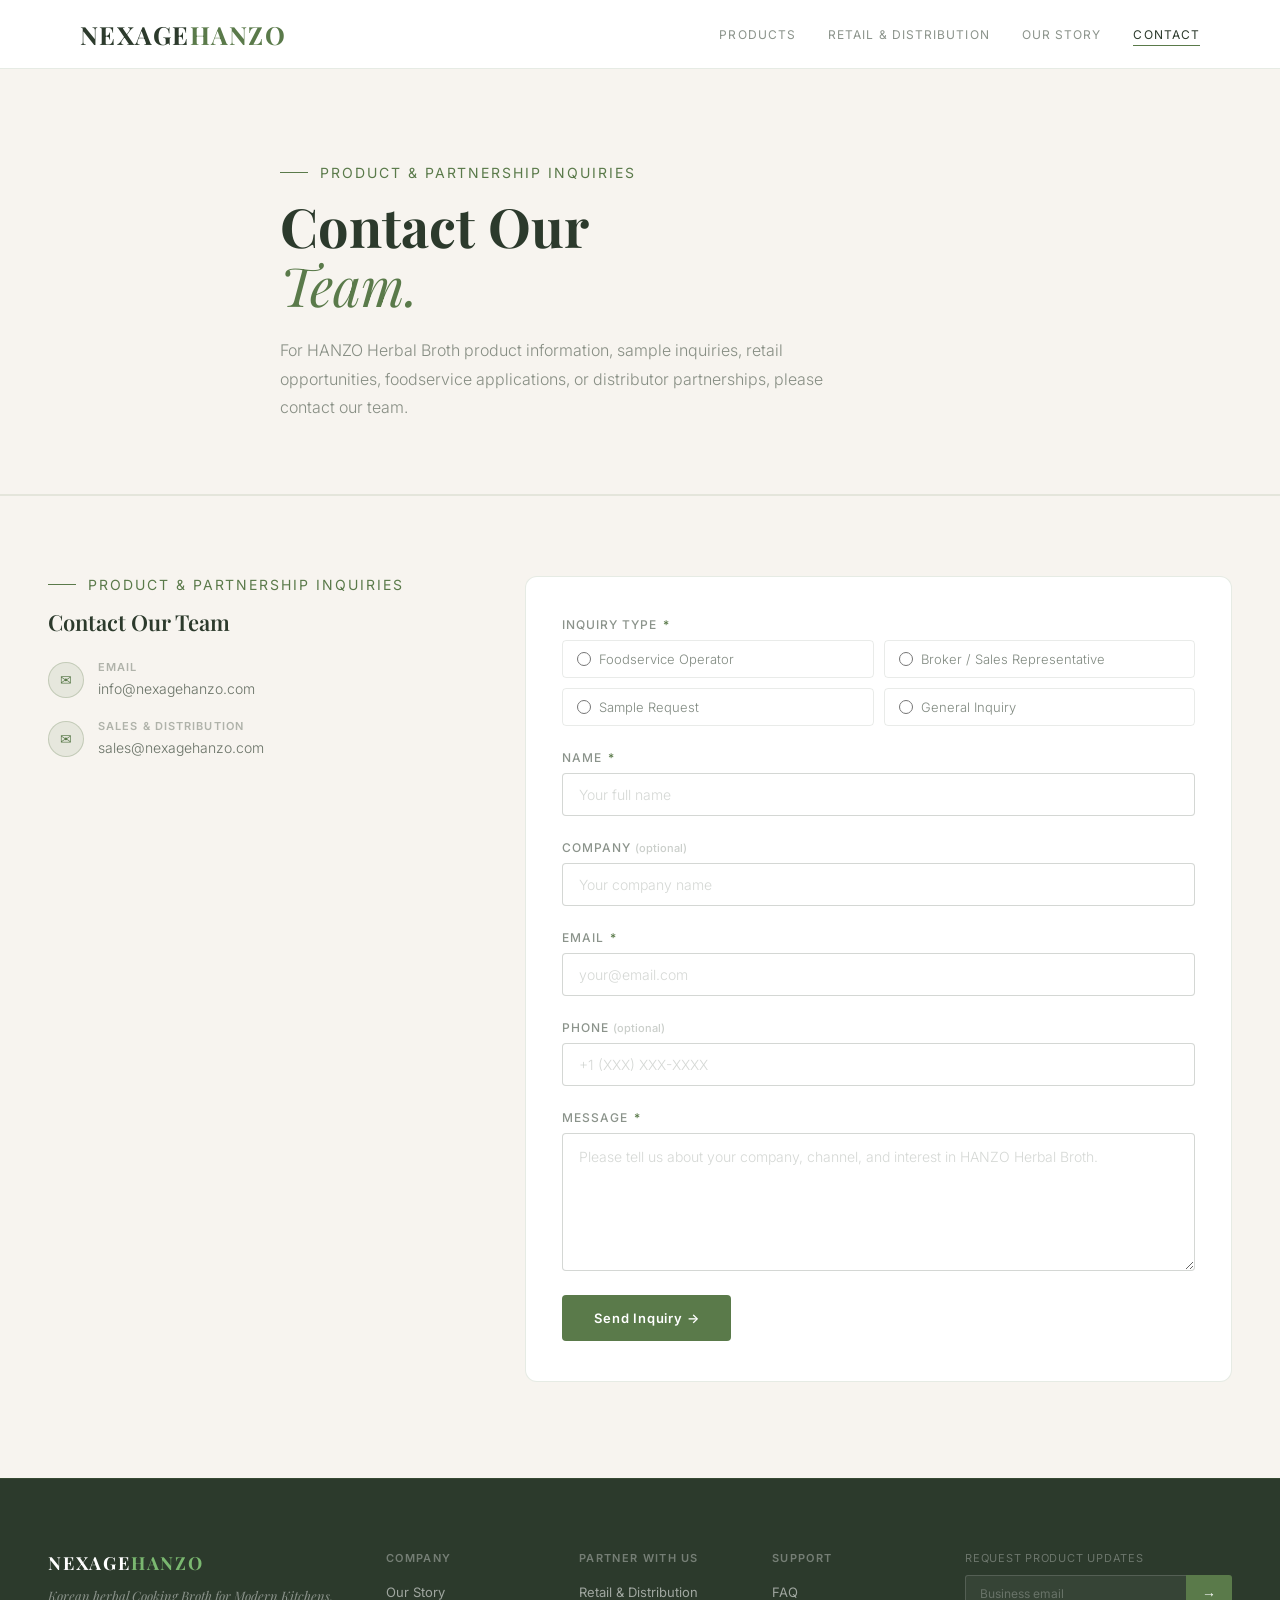
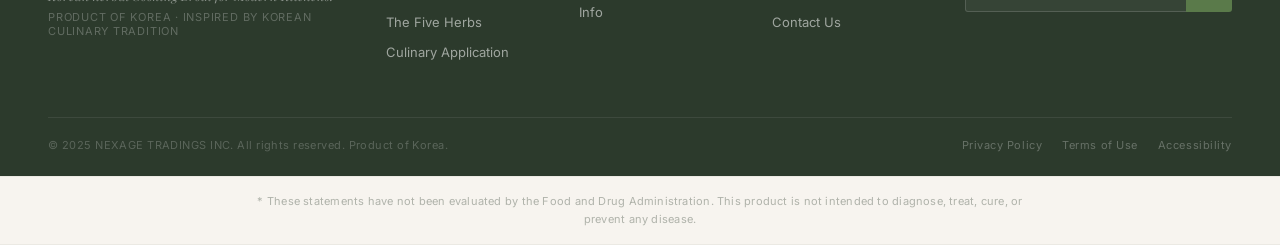
==== contact.html @ 21a3d9e4 "checkpoint after manual updates" ====
<!DOCTYPE html>
<html lang="en">
<head>
  <meta charset="UTF-8" />
  <meta name="viewport" content="width=device-width, initial-scale=1.0" />
  <title>Contact — NEXAGEHANZO</title>
  <link rel="preconnect" href="https://fonts.googleapis.com">
  <link rel="preconnect" href="https://fonts.gstatic.com" crossorigin>
  <link href="https://fonts.googleapis.com/css2?family=Playfair+Display:ital,wght@0,600;0,700;1,400&family=Inter:wght@300;400;500;600&display=swap" rel="stylesheet">
  <link rel="stylesheet" href="https://cdnjs.cloudflare.com/ajax/libs/font-awesome/6.5.0/css/all.min.css">
  <link rel="stylesheet" href="style.css" />
  <link rel="stylesheet" href="contact.css" />
</head>
<body>

  <!-- ========== HEADER ========== -->
  <header class="site-header">
    <div class="header-inner">
      <a href="index.html" class="logo">NEXAGE<span>HANZO</span></a>
      <nav class="nav-links">
        <a href="index.html#products">Products</a>
        <a href="where-to-buy.html">Retail & Distribution</a>
        <a href="index.html#story">Our Story</a>
        <a href="contact.html" class="nav-active">Contact</a>
        <!-- Nexage Tradings: 사이트 완성 후 주석 해제
        <a href="https://nexagetradings.com" target="_blank" rel="noopener noreferrer">Nexage Tradings</a>
        -->
      </nav>
      <button class="hamburger" id="hamburger" aria-label="Open menu">
        <span></span><span></span><span></span>
      </button>
    </div>
    <div class="mobile-menu" id="mobileMenu">
      <a href="index.html#products">Products</a>
      <a href="where-to-buy.html">Retail & Distribution</a>
      <a href="index.html#story">Our Story</a>
      <a href="contact.html">Contact</a>
    </div>
  </header>

  <div class="header-spacer"></div>

  <main>

    <!-- ========== CONTACT HERO ========== -->
    <section class="contact-hero">
      <div class="contact-hero-inner">
        <div class="why-kicker">
          <span class="kicker-line"></span>
          <span class="kicker-text">Product & Partnership Inquiries</span>
        </div>
        <h1 class="contact-hero-title">Contact Our<br><em>Team.</em></h1>
        <p class="contact-hero-sub">
          For HANZO Herbal Broth product information, sample inquiries, retail opportunities,
          foodservice applications, or distributor partnerships, please contact our team.
        </p>
      </div>
    </section>
  
    <!-- ========== CONTACT CONTENT ========== -->
<section class="contact-section">
  <div class="contact-inner">

    <!-- 왼쪽: 연락처 정보 -->
    <div class="contact-info">
      <div class="contact-info-block">
        <div class="why-kicker">
          <span class="kicker-line"></span>
          <span class="kicker-text">Product &amp; Partnership Inquiries</span>
        </div>

        <h2 class="contact-info-title">Contact Our Team</h2>

        <div class="contact-detail-list">
          <div class="contact-detail-item">
            <div class="contact-detail-icon">✉</div>
            <div class="contact-detail-body">
              <p class="contact-detail-label">Email</p>
              <a href="mailto:info@nexagehanzo.com" class="contact-detail-value">info@nexagehanzo.com</a>
            </div>
          </div>

          <div class="contact-detail-item">
            <div class="contact-detail-icon">✉</div>
            <div class="contact-detail-body">
              <p class="contact-detail-label">Sales &amp; Distribution</p>
              <a href="mailto:sales@nexagehanzo.com" class="contact-detail-value">sales@nexagehanzo.com</a>
            </div>
          </div>
        </div>
      </div>
    </div>

    <!-- 오른쪽: 문의 폼 -->
    <div class="contact-form-wrap">
      <form
        name="contact"
        method="POST"
        data-netlify="true"
        netlify-honeypot="bot-field"
        class="contact-form"
        id="contactForm"
      >
        <input type="hidden" name="form-name" value="contact" />
        <input type="hidden" name="bot-field" />

        <div class="form-group">
          <label class="form-label">Inquiry Type <span class="form-required">*</span></label>
          <div class="form-radio-group">
            <label class="form-radio">
              <input type="radio" name="inquiry_type" value="Foodservice Operator" />
              <span>Foodservice Operator</span>
            </label>

            <label class="form-radio">
              <input type="radio" name="inquiry_type" value="Broker / Sales Representative" />
              <span>Broker / Sales Representative</span>
            </label>

            <label class="form-radio">
              <input type="radio" name="inquiry_type" value="Sample Request" />
              <span>Sample Request</span>
            </label>

            <label class="form-radio">
              <input type="radio" name="inquiry_type" value="General Inquiry" />
              <span>General Inquiry</span>
            </label>
          </div>
        </div>

        <div class="form-group">
          <label class="form-label" for="name">Name <span class="form-required">*</span></label>
          <input type="text" id="name" name="name" class="form-input" placeholder="Your full name" required />
        </div>

        <div class="form-group">
          <label class="form-label" for="company">Company <span class="form-optional">(optional)</span></label>
          <input type="text" id="company" name="company" class="form-input" placeholder="Your company name" />
        </div>

        <div class="form-group">
          <label class="form-label" for="email">Email <span class="form-required">*</span></label>
          <input type="email" id="email" name="email" class="form-input" placeholder="your@email.com" required />
        </div>

        <div class="form-group">
          <label class="form-label" for="phone">Phone <span class="form-optional">(optional)</span></label>
          <input type="tel" id="phone" name="phone" class="form-input" placeholder="+1 (XXX) XXX-XXXX" />
        </div>

        <div class="form-group">
          <label class="form-label" for="message">Message <span class="form-required">*</span></label>
          <textarea id="message" name="message" class="form-textarea" placeholder="Please tell us about your company, channel, and interest in HANZO Herbal Broth." rows="5" required></textarea>
        </div>

        <button type="submit" class="form-submit" id="submitBtn">Send Inquiry →</button>

        <p class="form-success" id="formSuccess">
          ✓ Thank you! Your inquiry has been sent. We'll get back to you within 1–2 business days.
        </p>

        <p class="form-error" id="formError">
          Something went wrong. Please try again or email us directly at info@nexagehanzo.com.
        </p>
      </form>
    </div>

  </div>
</section>
<!-- ========== / CONTACT CONTENT ========== -->

  </main>

  <!-- ========== FOOTER ========== -->
  <footer class="site-footer">
    <div class="footer-inner">
      <div class="footer-top">
        <div class="footer-brand">
          <a href="index.html" class="footer-logo">NEXAGE<span>HANZO</span></a>
          <p class="footer-tagline">Korean herbal Cooking Broth for Modern Kitchens.</p>
          <p class="footer-origin">Product of Korea · Inspired by Korean Culinary Tradition</p>
        </div>
        <div class="footer-nav-group">
          <p class="footer-nav-title">Company</p>
          <ul>
            <li><a href="index.html#story">Our Story</a></li>
            <li><a href="index.html#herbs">The Five Herbs</a></li>
            <li><a href="index.html#reviews">Culinary Application</a></li>
          </ul>
        </div>
        <div class="footer-nav-group">
          <p class="footer-nav-title">Partner With Us</p>
          <ul>
            <li><a href="where-to-buy.html">Retail & Distribution Info</a></li>
          </ul>
        </div>
        <div class="footer-nav-group">
          <p class="footer-nav-title">Support</p>
          <ul>
            <li><a href="faq.html">FAQ</a></li>
            <li><a href="contact.html">Contact Us</a></li>
          </ul>
        </div>
        <div class="footer-social-group">
          <!-- 소셜 미디어 계정 준비 후 주석 해제
          <p class="footer-nav-title">Follow Us</p>
          <div class="footer-social-links">
            <a href="https://instagram.com/nexagehanzo" target="_blank" class="social-btn" aria-label="Instagram"><i class="fab fa-instagram"></i></a>
            <a href="https://facebook.com/nexagehanzo" target="_blank" class="social-btn" aria-label="Facebook"><i class="fab fa-facebook-f"></i></a>
            <a href="https://tiktok.com/@nexagehanzo" target="_blank" class="social-btn" aria-label="TikTok"><i class="fab fa-tiktok"></i></a>
            <a href="https://twitter.com/nexagehanzo" target="_blank" class="social-btn" aria-label="X"><i class="fab fa-x-twitter"></i></a>
            <a href="https://youtube.com/@nexagehanzo" target="_blank" class="social-btn" aria-label="YouTube"><i class="fab fa-youtube"></i></a>
            <a href="https://threads.net/@nexagehanzo" target="_blank" class="social-btn" aria-label="Threads"><i class="fab fa-threads"></i></a>
          </div>
          -->
          <p class="footer-newsletter-label">Request product updates</p>
          <div class="footer-newsletter">
            <input type="email" placeholder="Business email" class="newsletter-input" />
            <button class="newsletter-btn">→</button>
          </div>
        </div>
      </div>
      <div class="footer-bottom">
        <p class="footer-copy">© 2025 NEXAGE TRADINGS INC. All rights reserved. Product of Korea.</p>
        <div class="footer-legal-links">
          <a href="#">Privacy Policy</a>
          <a href="#">Terms of Use</a>
          <a href="#">Accessibility</a>
        </div>
      </div>
    </div>
  </footer>
  <!-- ========== / FOOTER ========== -->

  <!-- FDA DISCLAIMER -->
  <div class="fda-disclaimer">
    <p>* These statements have not been evaluated by the Food and Drug Administration. This product is not intended to diagnose, treat, cure, or prevent any disease.</p>
  </div>

  <script src="script.js"></script>
  <script src="contact.js"></script>

</body>
</html>
---- style.css ----
/* =============================================
   NEXAGEHANZO — style.css
   Option C: White + Green Theme
   ============================================= */


/* =============================================
   RESET & BASE
   ============================================= */

*, *::before, *::after {
  box-sizing: border-box;
  margin: 0;
  padding: 0;
}

html { scroll-behavior: smooth; }

body {
  font-family: 'Inter', 'Helvetica Neue', Arial, sans-serif;
  background: #f7f4ef;
  color: #2c3a2c;
}

a { text-decoration: none; color: inherit; }


/* =============================================
   HEADER
   ============================================= */

.site-header {
  position: fixed;
  top: 0; left: 0;
  width: 100%;
  z-index: 1000;
  background: rgba(255, 255, 255, 0.96);
  border-bottom: 0.5px solid rgba(90, 122, 74, 0.15);
  backdrop-filter: blur(10px);
  -webkit-backdrop-filter: blur(10px);
  transition: background 0.3s ease, box-shadow 0.3s ease;
}

.site-header.scrolled {
  background: rgba(255, 255, 255, 0.99);
  box-shadow: 0 2px 24px rgba(44, 58, 44, 0.08);
}

.header-inner {
  max-width: 1200px;
  margin: 0 auto;
  padding: 0 40px;
  height: 68px;
  display: flex;
  align-items: center;
  justify-content: space-between;
}

.logo {
  font-family: 'Playfair Display', 'Georgia', serif;
  font-size: 25px;
  font-weight: 700;
  letter-spacing: 0.05em;
  color: #2c3a2c;
  flex-shrink: 0;
}

.logo span { color: #5a7a4a; }

.nav-links { display: flex; gap: 32px; }

.nav-links a {
  font-size: 12px;
  font-weight: 400;
  letter-spacing: 0.09em;
  text-transform: uppercase;
  color: rgba(44, 58, 44, 0.55);
  transition: color 0.2s ease;
  position: relative;
}

.nav-links a::after {
  content: '';
  position: absolute;
  left: 0; bottom: -4px;
  width: 0; height: 1px;
  background: #5a7a4a;
  transition: width 0.25s ease;
}

.nav-links a:hover,
.nav-links a.nav-active { color: #2c3a2c; }

.nav-links a:hover::after,
.nav-links a.nav-active::after { width: 100%; }

.header-spacer { height: 68px; }

.hamburger {
  display: none;
  flex-direction: column;
  justify-content: space-between;
  width: 24px; height: 18px;
  background: none; border: none;
  cursor: pointer; padding: 0;
}

.hamburger span {
  display: block;
  width: 100%; height: 1.5px;
  background: #2c3a2c;
  border-radius: 2px;
  transition: all 0.25s ease;
}

.hamburger.open span:nth-child(1) { transform: translateY(8.25px) rotate(45deg); }
.hamburger.open span:nth-child(2) { opacity: 0; }
.hamburger.open span:nth-child(3) { transform: translateY(-8.25px) rotate(-45deg); }

.mobile-menu {
  display: none;
  flex-direction: column;
  background: rgba(255, 255, 255, 0.98);
  border-top: 0.5px solid rgba(90, 122, 74, 0.12);
  max-height: 0;
  overflow: hidden;
  transition: max-height 0.35s ease, padding 0.3s ease;
}

.mobile-menu.open { display: flex; max-height: 400px; padding: 16px 0 20px; }

.mobile-menu a {
  font-size: 13px;
  letter-spacing: 0.08em;
  text-transform: uppercase;
  color: rgba(44, 58, 44, 0.65);
  padding: 14px 40px;
  transition: color 0.2s, background 0.2s;
}

.mobile-menu a:hover {
  color: #2c3a2c;
  background: rgba(90, 122, 74, 0.05);
}

@media (max-width: 768px) {
  .nav-links { display: none; }
  .hamburger { display: flex; }
  .header-inner { padding: 0 24px; }
}


/* =============================================
   SHARED COMPONENTS
   ============================================= */

.why-kicker {
  display: flex;
  align-items: center;
  gap: 12px;
  margin-bottom: 16px;
}

.kicker-line {
  display: block;
  width: 28px; height: 1px;
  background: #5a7a4a;
  flex-shrink: 0;
}

.kicker-text {
  font-size: 14px;
  letter-spacing: 0.14em;
  text-transform: uppercase;
  color: #5a7a4a;
  }

.btn-hero-primary {
  background: #5a7a4a;
  color: #ffffff;
  border-radius: 3px;
  padding: 14px 30px;
  font-size: 13px;
  font-weight: 600;
  letter-spacing: 0.05em;
  transition: background 0.2s ease, transform 0.15s ease;
  display: inline-block;
}

.btn-hero-primary:hover { background: #6b8f59; transform: translateY(-1px); }

.btn-hero-ghost {
  background: transparent;
  color: rgba(44, 58, 44, 0.25);
  border: 0.5px solid rgba(44, 58, 44, 0.25);
  border-radius: 3px;
  padding: 14px 24px;
  font-size: 13px;
  letter-spacing: 0.05em;
  transition: color 0.2s ease, border-color 0.2s ease;
  display: inline-block;
  }

.btn-hero-ghost:hover { color: #2c3a2c; border-color: egba(44, 58, 44, 0.5); }


/* =============================================
   HERO SECTION
   ============================================= */

.hero {
  background-image: url('/images/herb & pot.png');
  background-size: cover;
  background-position: center;
  background-repeat: no-repeat;
  display: grid;
  grid-template-columns: 5fr 5fr;
  min-height: calc(100vh - 68px);
  background: #f7f4ef;
}

.hero-left {
  display: flex;
  flex-direction: column;
  justify-content: center;
  padding: 60px 56px 60px 100px;
}

.hero-kicker {
  display: flex;
  align-items: center;
  gap: 12px;
  margin-bottom: 28px;
}

.hero-h1 {
  display: flex;
  flex-direction: column;
  font-family: 'Playfair Display', 'Georgia', serif;
  font-size: clamp(36px, 4vw, 52px);
  line-height: 1.08;
  margin-bottom: 28px;
}

.h1-white { font-weight: 700; color: #2c3a2c; }
.h1-gold  { font-weight: 400; font-style: italic; color: #5a7a4a; }

.hero-body {
  font-size: 15px;
  font-weight: 300;
  line-height: 1.8;
  color: rgba(44, 58, 44, 0.60);
  max-width: 400px;
  margin-bottom: 36px;
}

.hero-cta-row {
  display: flex;
  align-items: center;
  gap: 14px;
  margin-bottom: 32px;
}

.hero-trust {
  display: flex;
  flex-wrap: wrap;
  gap: 10px;
  list-style: none;
  max-width: 400px;
}

.hero-trust li {
  font-size: 11px;
  letter-spacing: 0.06em;
  text-transform: uppercase;
  color: rgba(44, 58, 44, 0.40);
  border: 0.5px solid rgba(44, 58, 44, 0.15);
  border-radius: 2px;
  padding: 5px 10px;
  max-width: 300px;
}

.hero-right {
  position: relative;
  background: #f7f4ef;
  overflow: hidden;
  padding: 20px 48px 20px 0;
}

.hero-photo {
  width: 100%; height: 100%;
  object-fit: cover;
  object-position: right center;
  display: block;
  opacity: 0.92;
  position: absolute;
  z-index: 0;
  top: 0; left: 0;
}

.hero-photo-placeholder {
  width: 100%; height: 100%;
  display: flex;
  flex-direction: column;
  align-items: center;
  justify-content: center;
  gap: 8px;
  color: rgba(44, 58, 44, 0.20);
  font-size: 14px;
  letter-spacing: 0.06em;
  border: 1px dashed rgba(44, 58, 44, 0.12);
}

.hero-photo-placeholder small {
  font-size: 11px;
  color: rgba(44, 58, 44, 0.15);
}

.hero-product-card {
  position: absolute;
  bottom: 28px; right: 28px;
  z-index: 2;
  display: flex;
  align-items: center;
  gap: 14px;
  background: rgba(255, 255, 255, 0.90);
  border: 0.5px solid rgba(90, 122, 74, 0.25);
  border-radius: 10px;
  padding: 14px 18px;
  backdrop-filter: blur(8px);
  -webkit-backdrop-filter: blur(8px);
}

.product-thumb {
  width: 48px; height: 72px;
  object-fit: cover;
  border-radius: 4px;
  flex-shrink: 0;
}

.product-pkg {
  width: 38px; height: 68px;
  background: #b8956a;
  border-radius: 4px;
  display: flex;
  flex-direction: column;
  overflow: hidden;
  flex-shrink: 0;
}

.pkg-cap {
  width: 100%; height: 14px;
  background: #e8e0d0;
  border-radius: 50% 50% 0 0 / 100% 100% 0 0;
}

.pkg-band { background: #c0392b; padding: 3px 2px; text-align: center; }
.pkg-band p { font-size: 5.5px; font-weight: 700; color: #fff; letter-spacing: 0.04em; line-height: 1.4; }

.pkg-body-text {
  flex: 1;
  display: flex;
  align-items: center;
  justify-content: center;
  font-size: 4.5px;
  color: rgba(255, 255, 255, 0.6);
  text-align: center;
  line-height: 1.5;
  padding: 3px 2px;
}

.product-info { display: flex; flex-direction: column; gap: 2px; }
.product-name { font-size: 12px; font-weight: 500; color: #2c3a2c; letter-spacing: 0.04em; }
.product-name span { color: #5a7a4a; }
.product-sub { font-size: 10px; color: rgba(90, 122, 74, 0.75); letter-spacing: 0.06em; text-transform: uppercase; margin-bottom: 6px; }
.product-tags { display: flex; gap: 4px; }
.product-tags span { font-size: 9px; background: rgba(90, 122, 74, 0.08); border: 0.5px solid rgba(90, 122, 74, 0.25); color: #5a7a4a; padding: 2px 7px; border-radius: 20px; letter-spacing: 0.05em; }

@media (max-width: 900px) {
  .hero { grid-template-columns: 1fr; min-height: auto; }
  .hero-left { padding: 48px 24px 40px; order: 2; }
  .hero-right { order: 1; min-height: 320px; padding: 0; background: #f7f4ef; }
  .hero-h1 { font-size: clamp(32px, 8vw, 44px); }
}

@media (max-width: 480px) {
  .hero-cta-row { flex-direction: column; align-items: stretch; }
  .btn-hero-primary, .btn-hero-ghost { text-align: center; }
  .hero-product-card { bottom: 16px; right: 16px; padding: 10px 14px; }
}


/* =============================================
   OUR STORY SECTION
   ============================================= */

.our-story {
  background: #eee9e0;
  padding: 96px 48px;
  border-top: 0.5px solid rgba(90, 122, 74, 0.10);
}

.our-story-inner {
  max-width: 1200px;
  margin: 0 auto;
  display: grid;
  grid-template-columns: 1.6fr 1fr;
  grid-template-rows: auto auto;
  gap: 0 80px;
  align-items: start;
}

.our-story-inner > .why-kicker {
  grid-column: 1 / 2;
  grid-row: 1 / 2;
  margin-bottom: 20px;
}

.our-story-body {
  grid-column: 1 / 2;
  grid-row: 2 / 3;
  display: flex;
  flex-direction: column;
  gap: 20px;
  text-align: left;
}

.our-story-text {
  font-size: 15px;
  font-weight: 300;
  color: rgba(44, 58, 44, 0.65);
  line-height: 1.85;
}

.our-story-header {
  grid-column: 2 / 3;
  grid-row: 1 / 3;
  display: flex;
  flex-direction: column;
  align-items: flex-start;
  justify-content: center;
  padding-top: 4px;
}

.our-story-title {
  font-family: 'Playfair Display', 'Georgia', serif;
  font-size: clamp(28px, 3vw, 42px);
  font-weight: 700;
  color: #2c3a2c;
  line-height: 1.15;
}

.our-story-title em {
  display: block;
  font-weight: 400;
  font-style: italic;
  color: #5a7a4a;
  margin-bottom: 24px;
}

.btn-hanzo-link {
  display: block;
  width: fit-content;
  font-size: 12px;
  font-weight: 500;
  letter-spacing: 0.08em;
  text-transform: uppercase;
  color: #5a7a4a;
  border: 0.5px solid rgba(90, 122, 74, 0.35);
  border-radius: 3px;
  padding: 10px 20px;
  transition: background 0.2s ease, color 0.2s ease, border-color 0.2s ease;
}

.btn-hanzo-link:hover {
  background: rgba(90, 122, 74, 0.06);
  border-color: rgba(90, 122, 74, 0.60);
  color: #6b8f59;
}

@media (max-width: 900px) {
  .our-story { padding: 72px 24px; }
  .our-story-inner { grid-template-columns: 1fr; gap: 0; }
  .our-story-inner > .why-kicker { grid-column: 1; grid-row: 1; }
  .our-story-body { grid-column: 1; grid-row: 2; margin-top: 20px; }
  .our-story-header { grid-column: 1; grid-row: 3; margin-top: 32px; }
}

@media (max-width: 480px) { .our-story { padding: 56px 20px; } }


/* =============================================
   PRODUCTS SECTION
   ============================================= */

.products {
  background: #f7f4ef;
  padding: 96px 48px;
  border-top: 0.5px solid rgba(90, 122, 74, 0.10);
}

.products-inner { max-width: 1200px; margin: 0 auto; }
.products-header { margin-bottom: 56px; }

.products-title {
  font-family: 'Playfair Display', 'Georgia', serif;
  font-size: clamp(28px, 3vw, 38px);
  font-weight: 600;
  color: #2c3a2c;
  margin-bottom: 6px;
  line-height: 1.15;
}

.products-subtitle {
  font-size: 14px;
  color: rgba(44, 58, 44, 0.40);
  letter-spacing: 0.06em;
  text-transform: uppercase;
}

.product-detail {
  display: grid;
  grid-template-columns: 1fr 1.3fr;
  gap: 48px;
  align-items: start;
  width: 100%;
  min-width: 0;
}

.product-gallery {
  display: flex;
  flex-direction: column;
  gap: 16px;
  min-width: 0;
  position: sticky;
  top: 88px;
}

.product-main-img {
  width: 100%;
  height: 420px;
  background: #eee9e0;
  border: 0.5px solid rgba(90, 122, 74, 0.12);
  border-radius: 12px;
  overflow: hidden;
}

.main-img {
  width: 100%;
  height: 100%;
  object-fit: contain;
  padding: 32px;
  transition: transform 0.3s ease;
  transform-origin: var(--x, 50%) var(--y, 50%);
}

.main-img:hover { transform: scale(2.5); }

.product-img-placeholder {
  width: 100%; height: 100%;
  display: flex;
  flex-direction: column;
  align-items: center;
  justify-content: center;
  gap: 10px;
  font-size: 48px;
  color: rgba(44, 58, 44, 0.15);
  min-height: 360px;
}

.product-img-placeholder small { font-size: 11px; color: rgba(44, 58, 44, 0.20); letter-spacing: 0.05em; }

.product-thumbnails { display: flex; gap: 10px; }

.product-thumb-item {
  flex: 1;
  aspect-ratio: 1 / 1;
  background: #eee9e0;
  border: 0.5px solid rgba(90, 122, 74, 0.10);
  border-radius: 6px;
  overflow: hidden;
  cursor: pointer;
  transition: border-color 0.2s ease;
}

.product-thumb-item:hover,
.product-thumb-item.active { border-color: rgba(90, 122, 74, 0.50); }

.thumb-placeholder {
  width: 100%; height: 100%;
  display: flex; align-items: center; justify-content: center;
  font-size: 10px; letter-spacing: 0.06em; text-transform: uppercase;
  color: rgba(44, 58, 44, 0.25); min-height: 64px;
}

.thumb-img {
  width: 100%;
  height: 100%;
  object-fit: contain;
  padding: 6px;
}

.product-info-panel { display: flex; flex-direction: column; min-width: 0; overflow: hidden; }

.product-detail-name {
  font-family: 'Playfair Display', 'Georgia', serif;
  font-size: clamp(20px, 2.5vw, 28px);
  font-weight: 700;
  color: #2c3a2c;
  letter-spacing: 0.04em;
  margin-bottom: 14px;
  line-height: 1.2;
}

.product-detail-name span { color: #5a7a4a; }

.product-badges { display: flex; flex-wrap: wrap; gap: 8px; margin-bottom: 4px; }

.product-badge {
  font-size: 10px; font-weight: 500; letter-spacing: 0.08em; text-transform: uppercase;
  color: #5a7a4a;
  background: rgba(90, 122, 74, 0.06);
  border: 0.5px solid rgba(90, 122, 74, 0.22);
  border-radius: 20px; padding: 4px 12px;
}

.badge-line-break {
  flex-basis: 100%;
  width: 100%;
  height: 0;
  padding: 0;
  margin: 0;
}

.product-divider { width: 100%; height: 0.5px; background: rgba(44, 58, 44, 0.08); margin: 24px 0; }

.product-section { display: flex; flex-direction: column; gap: 12px; }

.product-section-title {
  font-size: 13px; font-weight: 600; letter-spacing: 0.10em;
  text-transform: uppercase; color: #2c3a2c;
}

.product-desc-list { list-style: none; display: flex; flex-direction: column; gap: 8px; }

.product-desc-list li {
  font-size: 14px; font-weight: 300; color: rgba(44, 58, 44, 0.65);
  line-height: 1.6; padding-left: 16px; position: relative;
}

.product-desc-list li::before {
  content: '·'; position: absolute; left: 0;
  color: #5a7a4a; font-size: 16px; line-height: 1.4;
}

.product-ingredients-text { font-size: 14px; font-weight: 300; color: rgba(44, 58, 44, 0.60); line-height: 1.75; }

.product-shake-notice {
  display: flex; align-items: flex-start; gap: 10px;
  background: rgba(90, 122, 74, 0.05);
  border: 0.5px solid rgba(90, 122, 74, 0.18);
  border-radius: 6px; padding: 12px 14px; margin-top: 10px;
}

.shake-icon { color: #5a7a4a; font-size: 14px; flex-shrink: 0; margin-top: 1px; }
.product-shake-notice p { font-size: 13px; font-weight: 300; color: rgba(44, 58, 44, 0.65); line-height: 1.65; }
.product-shake-notice strong { color: #5a7a4a; font-weight: 500; }

.nutrition-table { border: 0.5px solid rgba(44, 58, 44, 0.12); border-radius: 8px; overflow: hidden; font-size: 13px; }
.nutrition-header { background: rgba(44, 58, 44, 0.03); padding: 12px 14px 8px; border-bottom: 4px solid rgba(44, 58, 44, 0.12); }
.nutrition-serving { font-size: 12px; color: rgba(44, 58, 44, 0.45); margin-bottom: 6px; }
.nutrition-serving-row { display: flex; justify-content: space-between; font-size: 13px; font-weight: 500; color: #2c3a2c; }
.nutrition-calories-row { display: flex; justify-content: space-between; align-items: baseline; padding: 8px 14px; border-bottom: 4px solid rgba(44, 58, 44, 0.12); }
.nutrition-calories-row span:first-child { font-size: 13px; font-weight: 600; color: #2c3a2c; }
.nutrition-cal-num { font-size: 28px; font-weight: 700; color: #2c3a2c; }
.nutrition-dv-header { display: flex; justify-content: space-between; padding: 6px 14px; font-size: 11px; color: rgba(44, 58, 44, 0.40); border-bottom: 0.5px solid rgba(44, 58, 44, 0.06); }
.nutrition-row { display: flex; justify-content: space-between; align-items: center; padding: 6px 14px; border-bottom: 0.5px solid rgba(44, 58, 44, 0.05); color: rgba(44, 58, 44, 0.65); font-size: 13px; }
.nutrition-row em { font-style: normal; color: rgba(44, 58, 44, 0.35); margin-left: 6px; font-size: 12px; }
.bold-row   { font-weight: 500; color: #2c3a2c; }
.indent-row { padding-left: 28px; font-size: 12px; }
.mineral-row { border-top: 4px solid rgba(44, 58, 44, 0.10); border-bottom: none; }
.nutrition-footnote { padding: 10px 14px; font-size: 10px; color: rgba(44, 58, 44, 0.30); line-height: 1.6; border-top: 0.5px solid rgba(44, 58, 44, 0.05); }

.product-wtb { display: flex; flex-direction: column; gap: 12px; }
.product-wtb-label { font-size: 13px; color: rgba(44, 58, 44, 0.40); letter-spacing: 0.04em; }

@media (max-width: 960px) { .products { padding: 72px 24px; } .product-detail { grid-template-columns: 1fr; gap: 40px; } .product-gallery { position: static; } }
@media (max-width: 480px) { .products { padding: 56px 20px; } .product-thumbnails { gap: 8px; } }


/* =============================================
   THE FIVE HERBS SECTION
   ============================================= */

.herbs {
  background: #eee9e0;
  padding: 96px 48px;
  border-top: 0.5px solid rgba(90, 122, 74, 0.10);
}

.herbs-header { max-width: 1200px; margin: 0 auto 56px; }

.herbs-title { font-family: 'Playfair Display', 'Georgia', serif; font-size: clamp(28px, 3vw, 38px); font-weight: 600; color: #2c3a2c; margin-bottom: 12px; line-height: 1.15; }
.herbs-sub { font-size: 15px; font-weight: 300; color: rgba(44, 58, 44, 0.50); line-height: 1.75; max-width: 480px; }

.herbs-grid { max-width: 1200px; margin: 0 auto; display: grid; grid-template-columns: repeat(5, 1fr); gap: 16px; }

.herb-card {
  background: #f7f4ef;
  border: 0.5px solid rgba(90, 122, 74, 0.12);
  border-radius: 12px; padding: 28px 22px 24px;
  display: flex; flex-direction: column;
  transition: border-color 0.25s ease, transform 0.25s ease;
}

.herb-card:hover { border-color: rgba(90, 122, 74, 0.45); transform: translateY(-4px); }

.herb-num    { font-family: 'Playfair Display', 'Georgia', serif; font-size: 22px; font-weight: 400; color: rgba(90, 122, 74, 0.30); margin-bottom: 12px; line-height: 1; }
.herb-name   { font-family: 'Playfair Display', 'Georgia', serif; font-size: 15px; font-weight: 600; color: #2c3a2c; margin-bottom: 4px; line-height: 1.3; }
.herb-korean { font-size: 12px; color: #5a7a4a; letter-spacing: 0.06em; margin-bottom: 16px; }
.herb-divider { width: 28px; height: 1px; background: rgba(90, 122, 74, 0.30); margin-bottom: 16px; }
.herb-desc   { font-size: 13px; font-weight: 300; color: rgba(44, 58, 44, 0.55); line-height: 1.75; flex: 1; margin-bottom: 20px; }

.herb-benefit {
  display: inline-block; font-size: 10px; letter-spacing: 0.08em; text-transform: uppercase;
  color: #5a7a4a; background: rgba(90, 122, 74, 0.07);
  border: 0.5px solid rgba(90, 122, 74, 0.22); border-radius: 20px;
  padding: 4px 12px; align-self: flex-start;
}

@media (max-width: 1100px) { .herbs-grid { grid-template-columns: repeat(3, 1fr); } }
@media (max-width: 768px)  { .herbs { padding: 72px 24px; } .herbs-grid { grid-template-columns: repeat(2, 1fr); } }
@media (max-width: 480px)  { .herbs-grid { grid-template-columns: 1fr; } }


/* =============================================
   FDA DISCLAIMER
   ============================================= */

.fda-disclaimer {
  background: #f7f4ef;
  border-top: 0.5px solid rgba(44, 58, 44, 0.06);
  border-bottom: 0.5px solid rgba(44, 58, 44, 0.06);
  padding: 16px 48px;
  text-align: center;
}

.fda-disclaimer p {
  font-size: 11px; color: rgba(44, 58, 44, 0.35);
  line-height: 1.6; max-width: 800px;
  margin: 0 auto; letter-spacing: 0.02em;
}


/* =============================================
   WHAT PEOPLE SAY — REVIEWS
   ============================================= */

.reviews {
  background: #f7f4ef;
  padding: 96px 48px;
  border-top: 0.5px solid rgba(90, 122, 74, 0.10);
}

.reviews-header { max-width: 1200px; margin: 0 auto 56px; }

.reviews-title { font-family: 'Playfair Display', 'Georgia', serif; font-size: clamp(28px, 3vw, 38px); font-weight: 600; color: #2c3a2c; margin-bottom: 12px; line-height: 1.15; }
.reviews-sub { font-size: 15px; font-weight: 300; color: rgba(44, 58, 44, 0.50); line-height: 1.75; max-width: 440px; }

.reviews-grid { max-width: 1200px; margin: 0 auto; display: grid; grid-template-columns: repeat(3, 1fr); gap: 20px; }

.review-card {
  background: #f7f4ef;
  border: 0.5px solid rgba(90, 122, 74, 0.12);
  border-radius: 12px; padding: 28px 24px;
  display: flex; flex-direction: column; gap: 16px;
  transition: border-color 0.25s ease, transform 0.25s ease;
}

.review-card:hover { border-color: rgba(90, 122, 74, 0.35); transform: translateY(-3px); }

.review-stars  { color: #5a7a4a; font-size: 14px; letter-spacing: 2px; }
.review-text   { font-size: 14px; font-weight: 300; font-style: italic; color: rgba(44, 58, 44, 0.65); line-height: 1.75; flex: 1; }
.review-author { display: flex; align-items: center; gap: 12px; padding-top: 16px; border-top: 0.5px solid rgba(44, 58, 44, 0.06); }

.author-avatar {
  width: 36px; height: 36px; border-radius: 50%;
  background: rgba(90, 122, 74, 0.10);
  border: 0.5px solid rgba(90, 122, 74, 0.25);
  display: flex; align-items: center; justify-content: center;
  font-size: 13px; font-weight: 600; color: #5a7a4a; flex-shrink: 0;
}

.author-name     { font-size: 13px; font-weight: 500; color: #2c3a2c; }
.author-location { font-size: 11px; color: rgba(44, 58, 44, 0.35); letter-spacing: 0.04em; }

@media (max-width: 960px) { .reviews { padding: 72px 24px; } .reviews-grid { grid-template-columns: repeat(2, 1fr); } }
@media (max-width: 600px) { .reviews-grid { grid-template-columns: 1fr; } }


/* =============================================
   CTA BANNER
   ============================================= */

.cta-banner {
  background: #eee9e0;
  border-top: 0.5px solid rgba(90, 122, 74, 0.10);
  padding: 96px 48px; text-align: center;
}

.cta-banner-inner { max-width: 640px; margin: 0 auto; }

.cta-banner-title { font-family: 'Playfair Display', 'Georgia', serif; font-size: clamp(30px, 4vw, 44px); font-weight: 600; color: #2c3a2c; line-height: 1.15; margin-bottom: 16px; }
.cta-banner-sub  { font-size: 15px; font-weight: 300; color: rgba(44, 58, 44, 0.50); line-height: 1.75; margin-bottom: 36px; }
.cta-banner-btns { display: flex; align-items: center; justify-content: center; gap: 14px; flex-wrap: wrap; }

@media (max-width: 480px) {
  .cta-banner { padding: 72px 24px; }
  .cta-banner-btns { flex-direction: column; }
  .btn-hero-primary, .btn-hero-ghost { width: 100%; text-align: center; }
}


/* =============================================
   FOOTER
   ============================================= */

.site-footer {
  background: #2c3a2c;
  border-top: 0.5px solid rgba(90, 122, 74, 0.25);
  padding: 72px 48px 0;
}

.footer-inner { max-width: 1200px; margin: 0 auto; }

.footer-top {
  display: grid;
  grid-template-columns: 2fr 1fr 1fr 1fr 1.6fr;
  gap: 48px; padding-bottom: 56px;
  border-bottom: 0.5px solid rgba(255, 255, 255, 0.08);
}

.footer-logo    { font-family: 'Playfair Display', 'Georgia', serif; font-size: 18px; font-weight: 700; letter-spacing: 0.10em; color: #ffffff; display: inline-block; margin-bottom: 12px; }
.footer-logo span { color: #7ab870; }
.footer-tagline { font-size: 13px; font-style: italic; color: rgba(255, 255, 255, 0.45); margin-bottom: 6px; font-family: 'Playfair Display', 'Georgia', serif; }
.footer-origin  { font-size: 11px; letter-spacing: 0.07em; text-transform: uppercase; color: rgba(255, 255, 255, 0.25); }

.footer-nav-title { font-size: 11px; font-weight: 600; letter-spacing: 0.12em; text-transform: uppercase; color: rgba(255, 255, 255, 0.35); margin-bottom: 16px; }
.footer-nav-group ul { list-style: none; display: flex; flex-direction: column; gap: 10px; }
.footer-nav-group ul a { font-size: 13px; color: rgba(255, 255, 255, 0.55); transition: color 0.2s ease; }
.footer-nav-group ul a:hover { color: #ffffff; }

.footer-social-links { display: flex; gap: 8px; margin-bottom: 20px; }

.social-btn {
  width: 34px; height: 34px; border-radius: 50%;
  background: rgba(255, 255, 255, 0.06);
  border: 0.5px solid rgba(255, 255, 255, 0.15);
  display: flex; align-items: center; justify-content: center;
  font-size: 10px; font-weight: 600; letter-spacing: 0.04em;
  color: rgba(255, 255, 255, 0.50);
  transition: background 0.2s, color 0.2s, border-color 0.2s;
}

.social-btn:hover { background: rgba(122, 184, 112, 0.15); border-color: rgba(122, 184, 112, 0.40); color: #7ab870; }

.footer-newsletter-label { font-size: 11px; letter-spacing: 0.07em; text-transform: uppercase; color: rgba(255, 255, 255, 0.30); margin-bottom: 10px; }
.footer-newsletter { display: flex; }

.newsletter-input {
  flex: 1; background: rgba(255, 255, 255, 0.05);
  border: 0.5px solid rgba(255, 255, 255, 0.15); border-right: none;
  border-radius: 3px 0 0 3px; padding: 10px 14px;
  font-size: 12px; color: #ffffff; outline: none; font-family: 'Inter', sans-serif;
}

.newsletter-input::placeholder { color: rgba(255, 255, 255, 0.25); }
.newsletter-input:focus { border-color: rgba(122, 184, 112, 0.45); }

.newsletter-btn {
  background: #5a7a4a; color: #ffffff; border: none;
  border-radius: 0 3px 3px 0; padding: 10px 16px;
  font-size: 14px; font-weight: 600; cursor: pointer;
  transition: background 0.2s ease;
}

.newsletter-btn:hover { background: #6b8f59; }

.footer-bottom { display: flex; align-items: center; justify-content: space-between; padding: 20px 0 24px; }
.footer-copy   { font-size: 11px; color: rgba(255, 255, 255, 0.22); letter-spacing: 0.04em; }
.footer-legal-links { display: flex; gap: 20px; }
.footer-legal-links a { font-size: 11px; color: rgba(255, 255, 255, 0.28); letter-spacing: 0.05em; transition: color 0.2s; }
.footer-legal-links a:hover { color: rgba(255, 255, 255, 0.60); }

@media (max-width: 1024px) { .footer-top { grid-template-columns: 1fr 1fr 1fr; gap: 36px; } .footer-brand { grid-column: 1 / -1; } }
@media (max-width: 640px)  { .site-footer { padding: 56px 24px 0; } .footer-top { grid-template-columns: 1fr 1fr; gap: 28px; } .footer-bottom { flex-direction: column; gap: 12px; text-align: center; } }


/* =============================================
   CONTACT CTA SECTION (index.html)
   ============================================= */

.contact-cta-section {
  background: #eee9e0;
  padding: 80px 48px;
  border-top: 0.5px solid rgba(90, 122, 74, 0.10);
}

.contact-cta-inner {
  max-width: 640px;
  margin: 0 auto;
  text-align: center;
}

.contact-cta-inner .why-kicker {
  justify-content: center;
}

.contact-cta-title {
  font-family: 'Playfair Display', 'Georgia', serif;
  font-size: clamp(28px, 3vw, 38px);
  font-weight: 600;
  color: #2c3a2c;
  margin-bottom: 14px;
  line-height: 1.15;
}

.contact-cta-sub {
  font-size: 15px;
  font-weight: 300;
  color: rgba(44, 58, 44, 0.55);
  line-height: 1.75;
  margin-bottom: 32px;
}

@media (max-width: 480px) {
  .contact-cta-section { padding: 60px 24px; }
}
---- contact.css ----
/* =============================================
   contact.css — Contact Page
   ============================================= */

/* ---------- Contact Hero ---------- */
.contact-hero {
  background: #f7f4ef;
  padding: 96px 48px 72px;
  border-bottom: 0.5px solid rgba(90, 122, 74, 0.12);
}

.contact-hero-inner {
  max-width: 720px;
  margin: 0 auto;
}

.contact-hero-title {
  font-family: 'Playfair Display', 'Georgia', serif;
  font-size: clamp(36px, 5vw, 54px);
  font-weight: 700;
  color: #2c3a2c;
  line-height: 1.1;
  margin-bottom: 20px;
}

.contact-hero-title em {
  font-weight: 400;
  font-style: italic;
  color: #5a7a4a;
}

.contact-hero-sub {
  font-size: 16px;
  font-weight: 300;
  color: rgba(44, 58, 44, 0.55);
  line-height: 1.8;
  max-width: 560px;
}

/* ---------- Contact Section ---------- */
.contact-section {
  background: #f7f4ef;
  padding: 80px 48px 96px;
  border-top: 0.5px solid rgba(90, 122, 74, 0.12);
}

.contact-inner {
  max-width: 1200px;
  margin: 0 auto;
  display: grid;
  grid-template-columns: 1fr 1.6fr;
  gap: 80px;
  align-items: start;
}

/* ---------- Contact Info (왼쪽) ---------- */
.contact-info {
  display: flex;
  flex-direction: column;
  gap: 40px;
}

.contact-info-title {
  font-family: 'Playfair Display', 'Georgia', serif;
  font-size: 22px;
  font-weight: 600;
  color: #2c3a2c;
  margin-bottom: 24px;
  line-height: 1.2;
}

.contact-detail-list {
  display: flex;
  flex-direction: column;
  gap: 20px;
}

.contact-detail-item {
  display: flex;
  align-items: flex-start;
  gap: 14px;
}

.contact-detail-icon {
  width: 36px;
  height: 36px;
  background: rgba(90, 122, 74, 0.10);
  border: 0.5px solid rgba(90, 122, 74, 0.25);
  border-radius: 50%;
  display: flex;
  align-items: center;
  justify-content: center;
  font-size: 14px;
  color: #5a7a4a;
  flex-shrink: 0;
  margin-top: 2px;
}

.contact-detail-label {
  font-size: 11px;
  font-weight: 600;
  letter-spacing: 0.10em;
  text-transform: uppercase;
  color: rgba(44, 58, 44, 0.35);
  margin-bottom: 4px;
}

.contact-detail-value {
  font-size: 14px;
  font-weight: 300;
  color: rgba(44, 58, 44, 0.70);
  transition: color 0.2s ease;
  line-height: 1.5;
}

a.contact-detail-value:hover { color: #5a7a4a; }

/* Social */
.contact-social-label {
  font-size: 11px;
  font-weight: 600;
  letter-spacing: 0.10em;
  text-transform: uppercase;
  color: rgba(44, 58, 44, 0.35);
  margin-bottom: 12px;
}

.contact-social-links { display: flex; gap: 8px; }

.contact-social-btn {
  width: 36px; height: 36px;
  border-radius: 50%;
  background: rgba(44, 58, 44, 0.06);
  border: 0.5px solid rgba(44, 58, 44, 0.15);
  display: flex; align-items: center; justify-content: center;
  font-size: 11px; font-weight: 600; letter-spacing: 0.04em;
  color: rgba(44, 58, 44, 0.50);
  transition: background 0.2s, color 0.2s, border-color 0.2s;
}

.contact-social-btn:hover {
  background: rgba(90, 122, 74, 0.12);
  border-color: rgba(90, 122, 74, 0.40);
  color: #5a7a4a;
}



/* ---------- Contact Form (오른쪽) ---------- */
.contact-form-wrap {
  background: #ffffff;
  border: 0.5px solid rgba(90, 122, 74, 0.15);
  border-radius: 12px;
  padding: 40px 36px;
}

.contact-form {
  display: flex;
  flex-direction: column;
  gap: 24px;
}

/* Form Group */
.form-group {
  display: flex;
  flex-direction: column;
  gap: 8px;
}

.form-label {
  font-size: 12px;
  font-weight: 500;
  letter-spacing: 0.08em;
  text-transform: uppercase;
  color: rgba(44, 58, 44, 0.55);
}

.form-required { color: #5a7a4a; margin-left: 2px; }
.form-optional { color: rgba(44, 58, 44, 0.25); font-size: 11px; text-transform: none; letter-spacing: 0; }

/* Radio Group */
.form-radio-group {
  display: grid;
  grid-template-columns: 1fr 1fr;
  gap: 10px;
}

.form-radio {
  display: flex;
  align-items: center;
  gap: 8px;
  cursor: pointer;
  font-size: 13px;
  font-weight: 300;
  color: rgba(44, 58, 44, 0.60);
  padding: 10px 14px;
  border: 0.5px solid rgba(44, 58, 44, 0.10);
  border-radius: 4px;
  transition: border-color 0.2s, background 0.2s;
}

.form-radio:hover {
  border-color: rgba(90, 122, 74, 0.35);
  background: rgba(90, 122, 74, 0.05);
}

.form-radio input[type="radio"] {
  accent-color: #5a7a4a;
  width: 14px;
  height: 14px;
  flex-shrink: 0;
}

.form-radio input[type="radio"]:checked + span { color: #2c3a2c; }

/* Input & Textarea */
.form-input,
.form-textarea {
  background: #ffffff;
  border: 0.5px solid rgba(44, 58, 44, 0.20);
  border-radius: 4px;
  padding: 12px 16px;
  font-size: 14px;
  font-weight: 300;
  color: #2c3a2c;
  outline: none;
  font-family: 'Inter', sans-serif;
  transition: border-color 0.2s ease;
  width: 100%;
}

.form-input::placeholder,
.form-textarea::placeholder { color: rgba(44, 58, 44, 0.20); }

.form-input:focus,
.form-textarea:focus { border-color: rgba(90, 122, 74, 0.50); }

.form-textarea { resize: vertical; min-height: 120px; line-height: 1.6; }

/* Submit Button */
.form-submit {
  background: #5a7a4a;
  color: #ffffff;
  border: none;
  border-radius: 4px;
  padding: 15px 32px;
  font-size: 13px;
  font-weight: 600;
  letter-spacing: 0.06em;
  cursor: pointer;
  font-family: 'Inter', sans-serif;
  transition: background 0.2s ease, transform 0.15s ease;
  align-self: flex-start;
}

.form-submit:hover { background: #6b8f59; transform: translateY(-1px); }
.form-submit:disabled { opacity: 0.6; cursor: default; transform: none; }

/* Success / Error Messages */
.form-success,
.form-error {
  display: none;
  font-size: 13px;
  font-weight: 300;
  line-height: 1.65;
  padding: 14px 16px;
  border-radius: 4px;
}

.form-success {
  color: #4a7c3f;
  background: rgba(74, 124, 63, 0.10);
  border: 0.5px solid rgba(74, 124, 63, 0.30);
}

.form-error {
  color: rgba(199, 96, 96, 0.9);
  background: rgba(199, 96, 96, 0.08);
  border: 0.5px solid rgba(199, 96, 96, 0.25);
}

.form-success.visible,
.form-error.visible { display: block; }

/* ---------- Responsive ---------- */
@media (max-width: 768px) {
  .contact-hero    { padding: 72px 24px 56px; }
  .contact-section { padding: 60px 24px 72px; }
  /*.contact-inner {
    grid-template-columns: 1fr;
    gap: 48px;*/
  }

@media (max-width: 600px) {
  .contact-inner {
    grid-template-columns: 1fr;
    gap: 40px;
  }

  .contact-form-wrap { padding: 28px 20px; }
  .form-radio-group  { grid-template-columns: 1fr; }
  .form-submit       { width: 100%; text-align: center; }
}

@media (max-width: 480px) {
  .contact-hero    { padding: 56px 20px 48px; }
  .contact-section { padding: 48px 20px 64px; }
}

/* ===== Contact page desktop layout fix ===== */
.contact-section .contact-inner {
  display: grid !important;
  grid-template-columns: minmax(260px, 0.9fr) minmax(520px, 1.6fr) !important;
  gap: 80px !important;
  align-items: start !important;
}

.contact-section .contact-form-wrap {
  grid-column: auto !important;
  width: auto !important;
  max-width: none !important;
  margin-top: 0 !important;
}

@media (max-width: 700px) {
  .contact-section .contact-inner {
    grid-template-columns: 1fr !important;
    gap: 40px !important;
  }
}
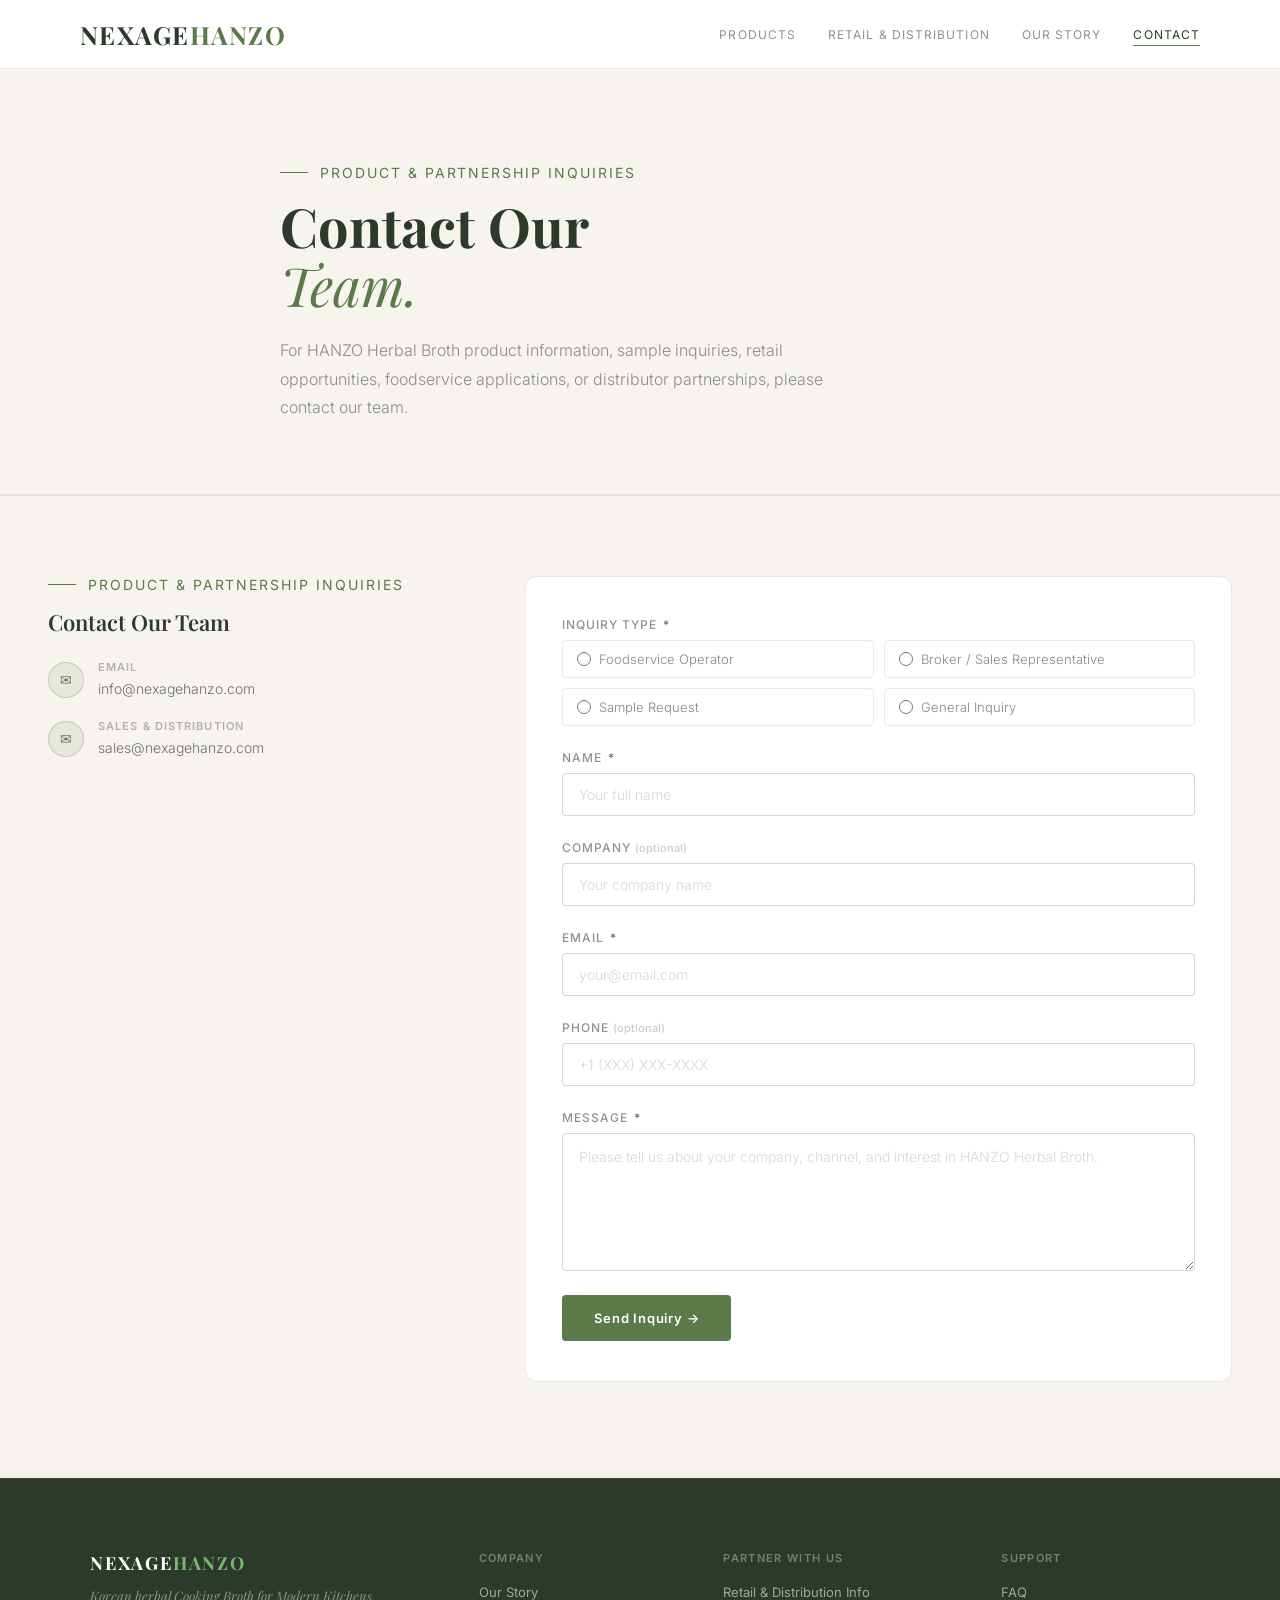
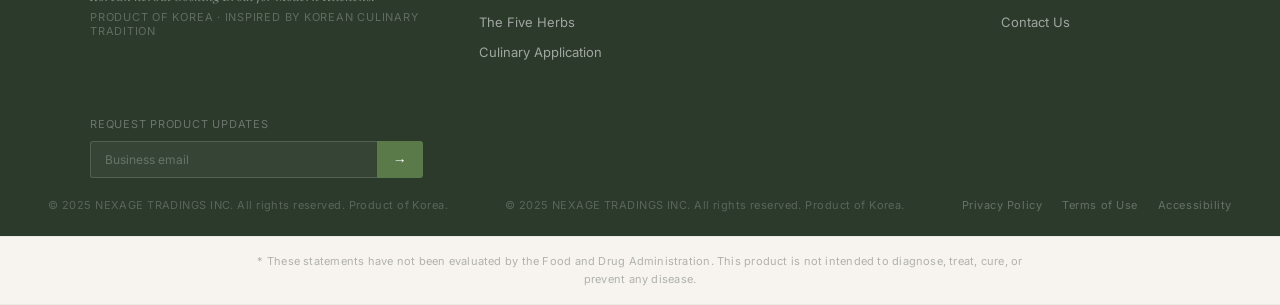
==== commit 061f3cb2: "Resolve merge conflicts with main" ====
--- a/contact.html
+++ b/contact.html
@@ -223,6 +223,7 @@
       </div>
       <div class="footer-bottom">
         <p class="footer-copy">© 2025 NEXAGE TRADINGS INC. All rights reserved. Product of Korea.</p>
+        <p class="footer-copy">© 2025 NEXAGE TRADINGS INC. All rights reserved. Product of Korea.</p>
         <div class="footer-legal-links">
           <a href="#">Privacy Policy</a>
           <a href="#">Terms of Use</a>
@@ -242,4 +243,4 @@
   <script src="contact.js"></script>
 
 </body>
-</html>+</html>
--- a/style.css
+++ b/style.css
@@ -835,9 +835,11 @@
 
 .footer-top {
   display: grid;
-  grid-template-columns: 2fr 1fr 1fr 1fr 1.6fr;
-  gap: 48px; padding-bottom: 56px;
-  border-bottom: 0.5px solid rgba(255, 255, 255, 0.08);
+  grid-template-columns: 1.5fr 0.85fr 1fr 0.85fr;
+  gap: 56px; 
+  align-items: start;
+  max-width: 1100px;
+  margin: 0 auto;
 }
 
 .footer-logo    { font-family: 'Playfair Display', 'Georgia', serif; font-size: 18px; font-weight: 700; letter-spacing: 0.10em; color: #ffffff; display: inline-block; margin-bottom: 12px; }
@@ -935,4 +937,4 @@
 
 @media (max-width: 480px) {
   .contact-cta-section { padding: 60px 24px; }
-}+}
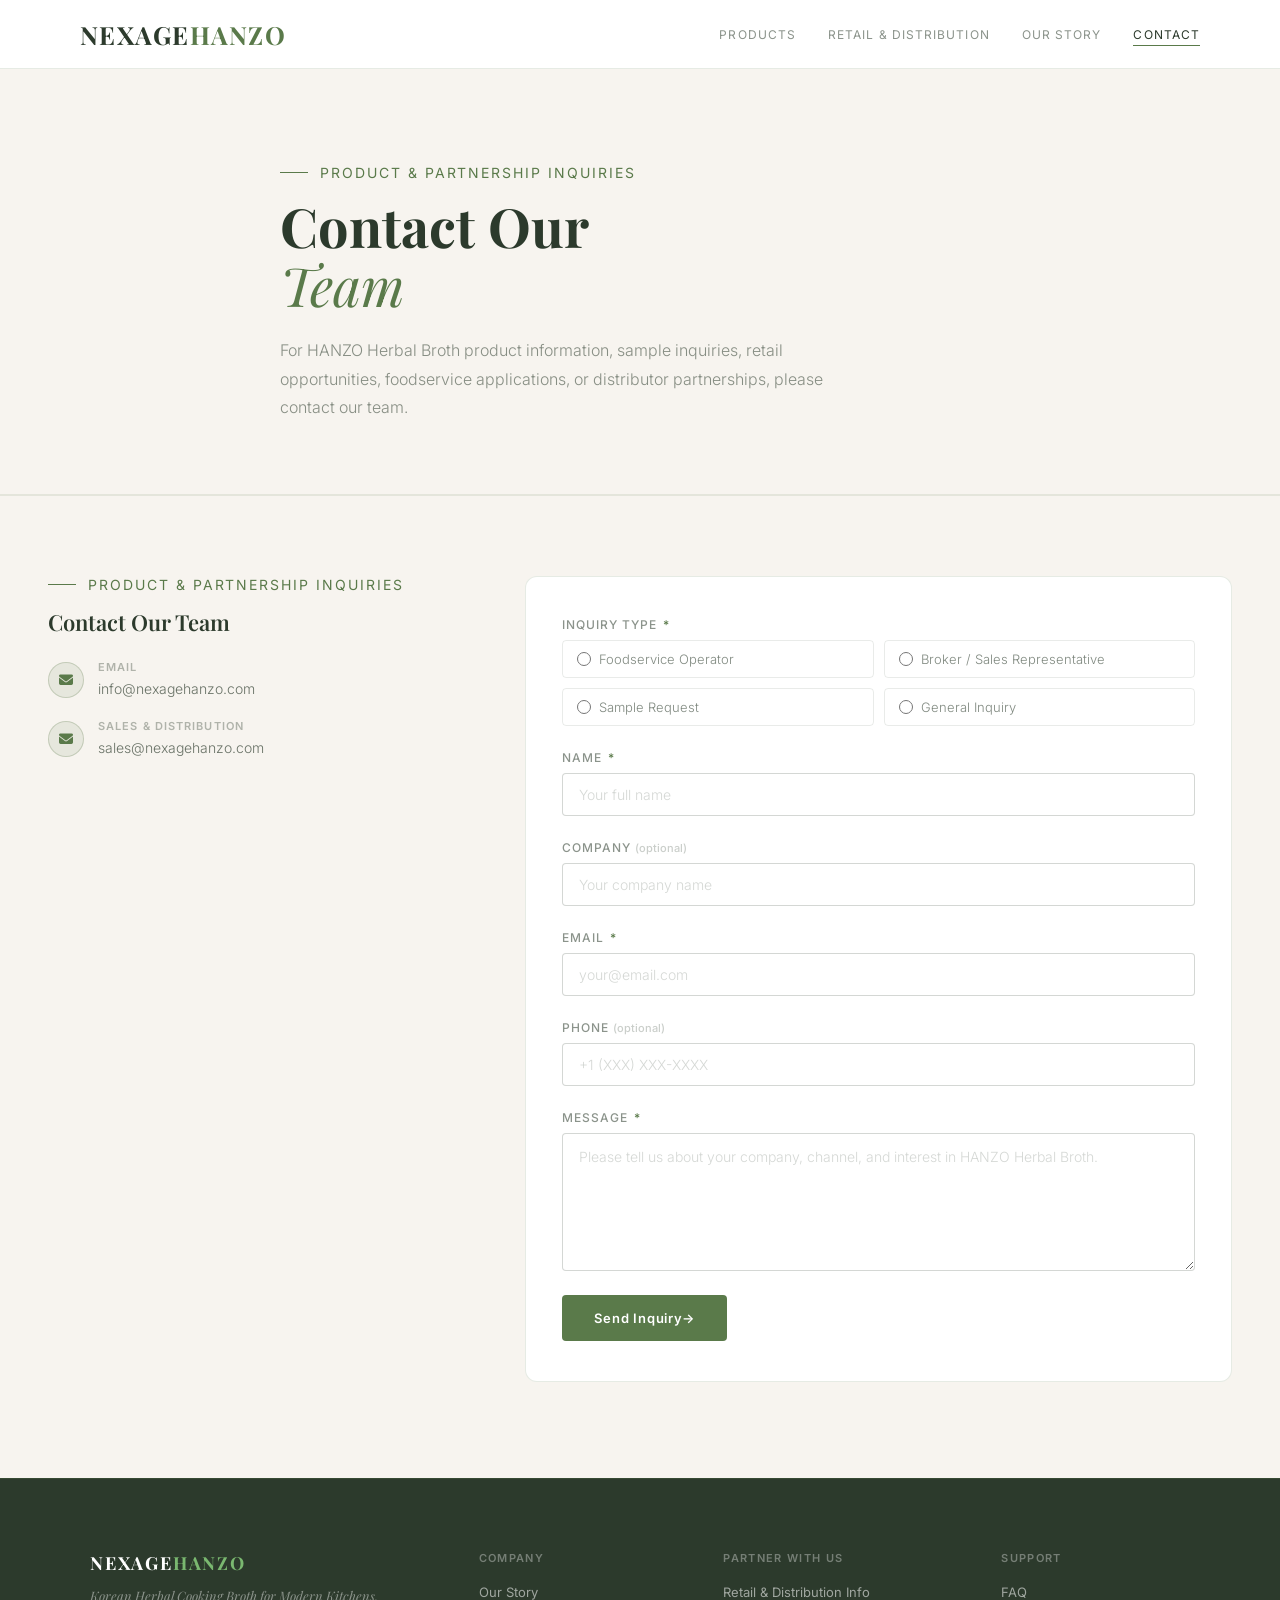
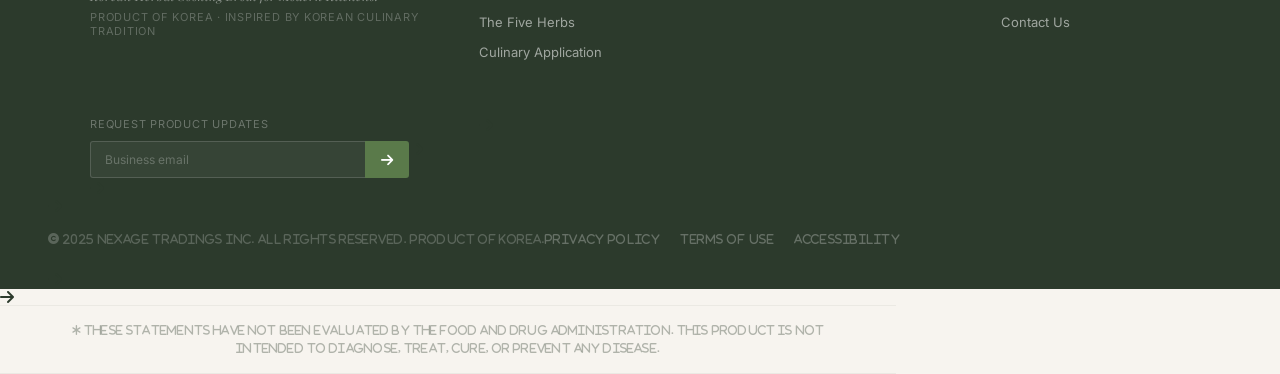
==== commit cd2c4c70: "Update contact.html" ====
--- a/contact.html
+++ b/contact.html
@@ -49,7 +49,7 @@
           <span class="kicker-line"></span>
           <span class="kicker-text">Product & Partnership Inquiries</span>
         </div>
-        <h1 class="contact-hero-title">Contact Our<br><em>Team.</em></h1>
+        <h1 class="contact-hero-title">Contact Our<br><em>Team</em></h1>
         <p class="contact-hero-sub">
           For HANZO Herbal Broth product information, sample inquiries, retail opportunities,
           foodservice applications, or distributor partnerships, please contact our team.
@@ -73,7 +73,7 @@
 
         <div class="contact-detail-list">
           <div class="contact-detail-item">
-            <div class="contact-detail-icon">✉</div>
+            <div class="contact-detail-icon"><i class="fas fa-envelope"></i></div>
             <div class="contact-detail-body">
               <p class="contact-detail-label">Email</p>
               <a href="mailto:info@nexagehanzo.com" class="contact-detail-value">info@nexagehanzo.com</a>
@@ -81,7 +81,7 @@
           </div>
 
           <div class="contact-detail-item">
-            <div class="contact-detail-icon">✉</div>
+            <div class="contact-detail-icon"><i class="fas fa-envelope"></i></div>
             <div class="contact-detail-body">
               <p class="contact-detail-label">Sales &amp; Distribution</p>
               <a href="mailto:sales@nexagehanzo.com" class="contact-detail-value">sales@nexagehanzo.com</a>
@@ -113,7 +113,7 @@
             </label>
 
             <label class="form-radio">
-              <input type="radio" name="inquiry_type" value="Broker / Sales Representative" />
+              <input type="radio" name="inquiry_type" value="Broker/Sales Representative" />
               <span>Broker / Sales Representative</span>
             </label>
 
@@ -154,7 +154,7 @@
           <textarea id="message" name="message" class="form-textarea" placeholder="Please tell us about your company, channel, and interest in HANZO Herbal Broth." rows="5" required></textarea>
         </div>
 
-        <button type="submit" class="form-submit" id="submitBtn">Send Inquiry →</button>
+        <button type="submit" class="form-submit" id="submitBtn">Send Inquiry→</button>
 
         <p class="form-success" id="formSuccess">
           ✓ Thank you! Your inquiry has been sent. We'll get back to you within 1–2 business days.
@@ -178,7 +178,7 @@
       <div class="footer-top">
         <div class="footer-brand">
           <a href="index.html" class="footer-logo">NEXAGE<span>HANZO</span></a>
-          <p class="footer-tagline">Korean herbal Cooking Broth for Modern Kitchens.</p>
+          <p class="footer-tagline">Korean Herbal Cooking Broth for Modern Kitchens.</p>
           <p class="footer-origin">Product of Korea · Inspired by Korean Culinary Tradition</p>
         </div>
         <div class="footer-nav-group">
@@ -198,7 +198,7 @@
         <div class="footer-nav-group">
           <p class="footer-nav-title">Support</p>
           <ul>
-            <li><a href="faq.html">FAQ</a></li>
+            <li><a href="FAQ.html">FAQ</a></li>
             <li><a href="contact.html">Contact Us</a></li>
           </ul>
         </div>
@@ -217,14 +217,13 @@
           <p class="footer-newsletter-label">Request product updates</p>
           <div class="footer-newsletter">
             <input type="email" placeholder="Business email" class="newsletter-input" />
-            <button class="newsletter-btn">→</button>
+            <button class="newsletter-btn"><i class="fas fa-arrow-right"</i></button>
           </div>
         </div>
       </div>
       <div class="footer-bottom">
         <p class="footer-copy">© 2025 NEXAGE TRADINGS INC. All rights reserved. Product of Korea.</p>
-        <p class="footer-copy">© 2025 NEXAGE TRADINGS INC. All rights reserved. Product of Korea.</p>
-        <div class="footer-legal-links">
+          <div class="footer-legal-links">
           <a href="#">Privacy Policy</a>
           <a href="#">Terms of Use</a>
           <a href="#">Accessibility</a>
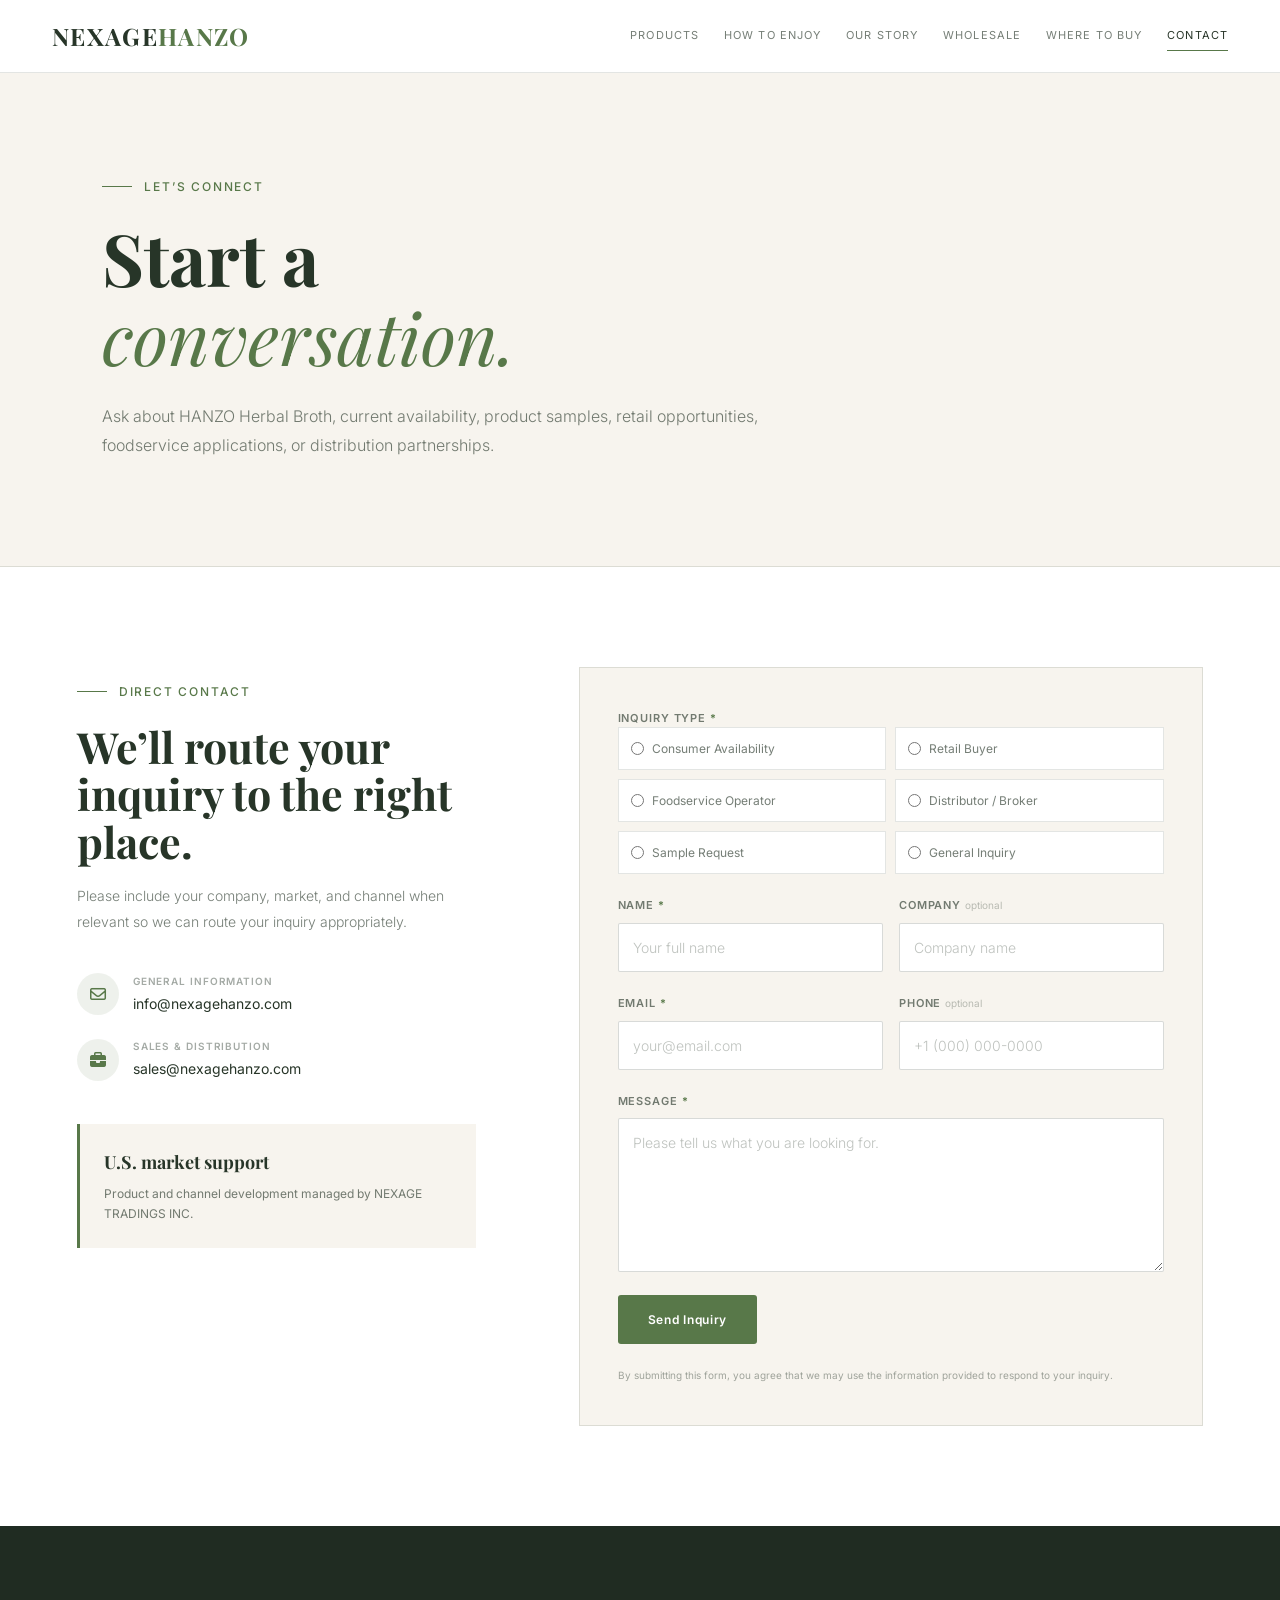
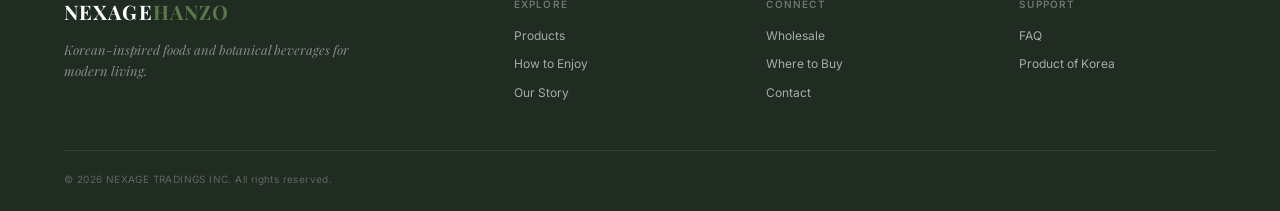
==== commit 6fcad4a5: "Add files via upload" ====
--- a/contact.html
+++ b/contact.html
@@ -3,243 +3,103 @@
 <head>
   <meta charset="UTF-8" />
   <meta name="viewport" content="width=device-width, initial-scale=1.0" />
-  <title>Contact — NEXAGEHANZO</title>
+  <meta name="description" content="Contact NEXAGEHANZO about HANZO Herbal Broth product information, availability, samples, retail, foodservice, or distribution." />
+  <title>Contact | NEXAGEHANZO</title>
   <link rel="preconnect" href="https://fonts.googleapis.com">
   <link rel="preconnect" href="https://fonts.gstatic.com" crossorigin>
-  <link href="https://fonts.googleapis.com/css2?family=Playfair+Display:ital,wght@0,600;0,700;1,400&family=Inter:wght@300;400;500;600&display=swap" rel="stylesheet">
+  <link href="https://fonts.googleapis.com/css2?family=Playfair+Display:ital,wght@0,600;0,700;1,400&amp;family=Inter:wght@300;400;500;600&amp;display=swap" rel="stylesheet">
   <link rel="stylesheet" href="https://cdnjs.cloudflare.com/ajax/libs/font-awesome/6.5.0/css/all.min.css">
   <link rel="stylesheet" href="style.css" />
   <link rel="stylesheet" href="contact.css" />
 </head>
 <body>
-
-  <!-- ========== HEADER ========== -->
   <header class="site-header">
     <div class="header-inner">
-      <a href="index.html" class="logo">NEXAGE<span>HANZO</span></a>
-      <nav class="nav-links">
-        <a href="index.html#products">Products</a>
-        <a href="where-to-buy.html">Retail & Distribution</a>
-        <a href="index.html#story">Our Story</a>
-        <a href="contact.html" class="nav-active">Contact</a>
-        <!-- Nexage Tradings: 사이트 완성 후 주석 해제
-        <a href="https://nexagetradings.com" target="_blank" rel="noopener noreferrer">Nexage Tradings</a>
-        -->
+      <a href="index.html" class="logo" aria-label="NEXAGEHANZO home">NEXAGE<span>HANZO</span></a>
+      <nav class="nav-links" aria-label="Main navigation">
+        <a href="index.html#products">Products</a><a href="index.html#enjoy">How to Enjoy</a><a href="story.html">Our Story</a><a href="index.html#wholesale">Wholesale</a><a href="where-to-buy.html">Where to Buy</a><a href="contact.html" class="nav-active">Contact</a>
       </nav>
-      <button class="hamburger" id="hamburger" aria-label="Open menu">
-        <span></span><span></span><span></span>
-      </button>
+      <button class="hamburger" id="hamburger" aria-label="Open menu"><span></span><span></span><span></span></button>
     </div>
     <div class="mobile-menu" id="mobileMenu">
-      <a href="index.html#products">Products</a>
-      <a href="where-to-buy.html">Retail & Distribution</a>
-      <a href="index.html#story">Our Story</a>
-      <a href="contact.html">Contact</a>
+      <a href="index.html#products">Products</a><a href="index.html#enjoy">How to Enjoy</a><a href="story.html">Our Story</a><a href="index.html#wholesale">Wholesale</a><a href="where-to-buy.html">Where to Buy</a><a href="contact.html">Contact</a>
     </div>
   </header>
-
   <div class="header-spacer"></div>
 
   <main>
-
-    <!-- ========== CONTACT HERO ========== -->
     <section class="contact-hero">
       <div class="contact-hero-inner">
-        <div class="why-kicker">
-          <span class="kicker-line"></span>
-          <span class="kicker-text">Product & Partnership Inquiries</span>
-        </div>
-        <h1 class="contact-hero-title">Contact Our<br><em>Team</em></h1>
-        <p class="contact-hero-sub">
-          For HANZO Herbal Broth product information, sample inquiries, retail opportunities,
-          foodservice applications, or distributor partnerships, please contact our team.
-        </p>
+        <p class="eyebrow"><span></span>Let’s connect</p>
+        <h1>Start a<br><em>conversation.</em></h1>
+        <p>Ask about HANZO Herbal Broth, current availability, product samples, retail opportunities, foodservice applications, or distribution partnerships.</p>
       </div>
     </section>
-  
-    <!-- ========== CONTACT CONTENT ========== -->
-<section class="contact-section">
-  <div class="contact-inner">
 
-    <!-- 왼쪽: 연락처 정보 -->
-    <div class="contact-info">
-      <div class="contact-info-block">
-        <div class="why-kicker">
-          <span class="kicker-line"></span>
-          <span class="kicker-text">Product &amp; Partnership Inquiries</span>
-        </div>
+    <section class="contact-section">
+      <div class="contact-inner">
+        <aside class="contact-info">
+          <p class="eyebrow"><span></span>Direct contact</p>
+          <h2>We’ll route your inquiry to the right place.</h2>
+          <p class="contact-intro">Please include your company, market, and channel when relevant so we can route your inquiry appropriately.</p>
+          <div class="contact-detail">
+            <div class="contact-detail-icon"><i class="fa-regular fa-envelope"></i></div>
+            <div><span>General information</span><a href="mailto:info@nexagehanzo.com">info@nexagehanzo.com</a></div>
+          </div>
+          <div class="contact-detail">
+            <div class="contact-detail-icon"><i class="fa-solid fa-briefcase"></i></div>
+            <div><span>Sales &amp; distribution</span><a href="mailto:sales@nexagehanzo.com">sales@nexagehanzo.com</a></div>
+          </div>
+          <div class="contact-note"><strong>U.S. market support</strong><p>Product and channel development managed by NEXAGE TRADINGS INC.</p></div>
+        </aside>
 
-        <h2 class="contact-info-title">Contact Our Team</h2>
+        <div class="contact-form-wrap">
+          <form name="contact" method="POST" data-netlify="true" netlify-honeypot="bot-field" class="contact-form" id="contactForm">
+            <input type="hidden" name="form-name" value="contact" />
+            <input type="hidden" name="bot-field" />
 
-        <div class="contact-detail-list">
-          <div class="contact-detail-item">
-            <div class="contact-detail-icon"><i class="fas fa-envelope"></i></div>
-            <div class="contact-detail-body">
-              <p class="contact-detail-label">Email</p>
-              <a href="mailto:info@nexagehanzo.com" class="contact-detail-value">info@nexagehanzo.com</a>
+            <fieldset class="form-group">
+              <legend class="form-label">Inquiry type <span class="form-required">*</span></legend>
+              <div class="form-radio-group">
+                <label class="form-radio"><input type="radio" name="inquiry_type" value="Consumer Availability" required><span>Consumer Availability</span></label>
+                <label class="form-radio"><input type="radio" name="inquiry_type" value="Retail Buyer"><span>Retail Buyer</span></label>
+                <label class="form-radio"><input type="radio" name="inquiry_type" value="Foodservice Operator"><span>Foodservice Operator</span></label>
+                <label class="form-radio"><input type="radio" name="inquiry_type" value="Distributor or Broker"><span>Distributor / Broker</span></label>
+                <label class="form-radio"><input type="radio" name="inquiry_type" value="Sample Request"><span>Sample Request</span></label>
+                <label class="form-radio"><input type="radio" name="inquiry_type" value="General Inquiry"><span>General Inquiry</span></label>
+              </div>
+            </fieldset>
+
+            <div class="form-row">
+              <div class="form-group"><label class="form-label" for="name">Name <span class="form-required">*</span></label><input type="text" id="name" name="name" class="form-input" placeholder="Your full name" required></div>
+              <div class="form-group"><label class="form-label" for="company">Company <span class="form-optional">optional</span></label><input type="text" id="company" name="company" class="form-input" placeholder="Company name"></div>
             </div>
-          </div>
+            <div class="form-row">
+              <div class="form-group"><label class="form-label" for="email">Email <span class="form-required">*</span></label><input type="email" id="email" name="email" class="form-input" placeholder="your@email.com" required></div>
+              <div class="form-group"><label class="form-label" for="phone">Phone <span class="form-optional">optional</span></label><input type="tel" id="phone" name="phone" class="form-input" placeholder="+1 (000) 000-0000"></div>
+            </div>
+            <div class="form-group"><label class="form-label" for="message">Message <span class="form-required">*</span></label><textarea id="message" name="message" class="form-textarea" placeholder="Please tell us what you are looking for." rows="6" required></textarea></div>
 
-          <div class="contact-detail-item">
-            <div class="contact-detail-icon"><i class="fas fa-envelope"></i></div>
-            <div class="contact-detail-body">
-              <p class="contact-detail-label">Sales &amp; Distribution</p>
-              <a href="mailto:sales@nexagehanzo.com" class="contact-detail-value">sales@nexagehanzo.com</a>
-            </div>
-          </div>
+            <button type="submit" class="form-submit" id="submitBtn">Send Inquiry</button>
+            <p class="form-privacy">By submitting this form, you agree that we may use the information provided to respond to your inquiry.</p>
+            <p class="form-success" id="formSuccess">Thank you. Your inquiry has been sent. We’ll respond as soon as possible.</p>
+            <p class="form-error" id="formError">Something went wrong. Please try again or email info@nexagehanzo.com.</p>
+          </form>
         </div>
       </div>
-    </div>
-
-    <!-- 오른쪽: 문의 폼 -->
-    <div class="contact-form-wrap">
-      <form
-        name="contact"
-        method="POST"
-        data-netlify="true"
-        netlify-honeypot="bot-field"
-        class="contact-form"
-        id="contactForm"
-      >
-        <input type="hidden" name="form-name" value="contact" />
-        <input type="hidden" name="bot-field" />
-
-        <div class="form-group">
-          <label class="form-label">Inquiry Type <span class="form-required">*</span></label>
-          <div class="form-radio-group">
-            <label class="form-radio">
-              <input type="radio" name="inquiry_type" value="Foodservice Operator" />
-              <span>Foodservice Operator</span>
-            </label>
-
-            <label class="form-radio">
-              <input type="radio" name="inquiry_type" value="Broker/Sales Representative" />
-              <span>Broker / Sales Representative</span>
-            </label>
-
-            <label class="form-radio">
-              <input type="radio" name="inquiry_type" value="Sample Request" />
-              <span>Sample Request</span>
-            </label>
-
-            <label class="form-radio">
-              <input type="radio" name="inquiry_type" value="General Inquiry" />
-              <span>General Inquiry</span>
-            </label>
-          </div>
-        </div>
-
-        <div class="form-group">
-          <label class="form-label" for="name">Name <span class="form-required">*</span></label>
-          <input type="text" id="name" name="name" class="form-input" placeholder="Your full name" required />
-        </div>
-
-        <div class="form-group">
-          <label class="form-label" for="company">Company <span class="form-optional">(optional)</span></label>
-          <input type="text" id="company" name="company" class="form-input" placeholder="Your company name" />
-        </div>
-
-        <div class="form-group">
-          <label class="form-label" for="email">Email <span class="form-required">*</span></label>
-          <input type="email" id="email" name="email" class="form-input" placeholder="your@email.com" required />
-        </div>
-
-        <div class="form-group">
-          <label class="form-label" for="phone">Phone <span class="form-optional">(optional)</span></label>
-          <input type="tel" id="phone" name="phone" class="form-input" placeholder="+1 (XXX) XXX-XXXX" />
-        </div>
-
-        <div class="form-group">
-          <label class="form-label" for="message">Message <span class="form-required">*</span></label>
-          <textarea id="message" name="message" class="form-textarea" placeholder="Please tell us about your company, channel, and interest in HANZO Herbal Broth." rows="5" required></textarea>
-        </div>
-
-        <button type="submit" class="form-submit" id="submitBtn">Send Inquiry→</button>
-
-        <p class="form-success" id="formSuccess">
-          ✓ Thank you! Your inquiry has been sent. We'll get back to you within 1–2 business days.
-        </p>
-
-        <p class="form-error" id="formError">
-          Something went wrong. Please try again or email us directly at info@nexagehanzo.com.
-        </p>
-      </form>
-    </div>
-
-  </div>
-</section>
-<!-- ========== / CONTACT CONTENT ========== -->
-
+    </section>
   </main>
 
-  <!-- ========== FOOTER ========== -->
   <footer class="site-footer">
     <div class="footer-inner">
-      <div class="footer-top">
-        <div class="footer-brand">
-          <a href="index.html" class="footer-logo">NEXAGE<span>HANZO</span></a>
-          <p class="footer-tagline">Korean Herbal Cooking Broth for Modern Kitchens.</p>
-          <p class="footer-origin">Product of Korea · Inspired by Korean Culinary Tradition</p>
-        </div>
-        <div class="footer-nav-group">
-          <p class="footer-nav-title">Company</p>
-          <ul>
-            <li><a href="index.html#story">Our Story</a></li>
-            <li><a href="index.html#herbs">The Five Herbs</a></li>
-            <li><a href="index.html#reviews">Culinary Application</a></li>
-          </ul>
-        </div>
-        <div class="footer-nav-group">
-          <p class="footer-nav-title">Partner With Us</p>
-          <ul>
-            <li><a href="where-to-buy.html">Retail & Distribution Info</a></li>
-          </ul>
-        </div>
-        <div class="footer-nav-group">
-          <p class="footer-nav-title">Support</p>
-          <ul>
-            <li><a href="FAQ.html">FAQ</a></li>
-            <li><a href="contact.html">Contact Us</a></li>
-          </ul>
-        </div>
-        <div class="footer-social-group">
-          <!-- 소셜 미디어 계정 준비 후 주석 해제
-          <p class="footer-nav-title">Follow Us</p>
-          <div class="footer-social-links">
-            <a href="https://instagram.com/nexagehanzo" target="_blank" class="social-btn" aria-label="Instagram"><i class="fab fa-instagram"></i></a>
-            <a href="https://facebook.com/nexagehanzo" target="_blank" class="social-btn" aria-label="Facebook"><i class="fab fa-facebook-f"></i></a>
-            <a href="https://tiktok.com/@nexagehanzo" target="_blank" class="social-btn" aria-label="TikTok"><i class="fab fa-tiktok"></i></a>
-            <a href="https://twitter.com/nexagehanzo" target="_blank" class="social-btn" aria-label="X"><i class="fab fa-x-twitter"></i></a>
-            <a href="https://youtube.com/@nexagehanzo" target="_blank" class="social-btn" aria-label="YouTube"><i class="fab fa-youtube"></i></a>
-            <a href="https://threads.net/@nexagehanzo" target="_blank" class="social-btn" aria-label="Threads"><i class="fab fa-threads"></i></a>
-          </div>
-          -->
-          <p class="footer-newsletter-label">Request product updates</p>
-          <div class="footer-newsletter">
-            <input type="email" placeholder="Business email" class="newsletter-input" />
-            <button class="newsletter-btn"><i class="fas fa-arrow-right"</i></button>
-          </div>
-        </div>
-      </div>
-      <div class="footer-bottom">
-        <p class="footer-copy">© 2025 NEXAGE TRADINGS INC. All rights reserved. Product of Korea.</p>
-          <div class="footer-legal-links">
-          <a href="#">Privacy Policy</a>
-          <a href="#">Terms of Use</a>
-          <a href="#">Accessibility</a>
-        </div>
-      </div>
+      <div class="footer-brand"><a href="index.html" class="footer-logo">NEXAGE<span>HANZO</span></a><p>Korean-inspired foods and botanical beverages for modern living.</p></div>
+      <div class="footer-nav-group"><p class="footer-title">Explore</p><a href="index.html#products">Products</a><a href="index.html#enjoy">How to Enjoy</a><a href="story.html">Our Story</a></div>
+      <div class="footer-nav-group"><p class="footer-title">Connect</p><a href="index.html#wholesale">Wholesale</a><a href="where-to-buy.html">Where to Buy</a><a href="contact.html">Contact</a></div>
+      <div class="footer-nav-group"><p class="footer-title">Support</p><a href="FAQ.html">FAQ</a><span>Product of Korea</span></div>
     </div>
+    <div class="footer-bottom"><p>© 2026 NEXAGE TRADINGS INC. All rights reserved.</p></div>
   </footer>
-  <!-- ========== / FOOTER ========== -->
-
-  <!-- FDA DISCLAIMER -->
-  <div class="fda-disclaimer">
-    <p>* These statements have not been evaluated by the Food and Drug Administration. This product is not intended to diagnose, treat, cure, or prevent any disease.</p>
-  </div>
-
   <script src="script.js"></script>
   <script src="contact.js"></script>
-
 </body>
 </html>
--- a/style.css
+++ b/style.css
@@ -1,940 +1,171 @@
-/* =============================================
-   NEXAGEHANZO — style.css
-   Option C: White + Green Theme
-   ============================================= */
-
-
-/* =============================================
-   RESET & BASE
-   ============================================= */
-
-*, *::before, *::after {
-  box-sizing: border-box;
-  margin: 0;
-  padding: 0;
+:root {
+  --ink: #273528;
+  --green: #587849;
+  --green-deep: #344f37;
+  --cream: #f7f4ee;
+  --sand: #ece5da;
+  --white: #fff;
+  --line: rgba(39, 53, 40, .13);
+  --muted: rgba(39, 53, 40, .64);
 }
 
-html { scroll-behavior: smooth; }
+*, *::before, *::after { box-sizing: border-box; margin: 0; padding: 0; }
+html { scroll-behavior: smooth; scroll-padding-top: 76px; }
+body { font-family: 'Inter', Arial, sans-serif; color: var(--ink); background: var(--cream); line-height: 1.6; }
+img { display: block; width: 100%; }
+a { color: inherit; text-decoration: none; }
 
-body {
-  font-family: 'Inter', 'Helvetica Neue', Arial, sans-serif;
-  background: #f7f4ef;
-  color: #2c3a2c;
+.site-header { position: fixed; inset: 0 0 auto 0; z-index: 100; background: rgba(255,255,255,.96); border-bottom: 1px solid var(--line); backdrop-filter: blur(12px); transition: box-shadow .25s; }
+.site-header.scrolled { box-shadow: 0 8px 28px rgba(39,53,40,.08); }
+.header-inner { max-width: 1240px; height: 72px; margin: auto; padding: 0 32px; display: flex; align-items: center; justify-content: space-between; }
+.logo, .footer-logo { font-family: 'Playfair Display', Georgia, serif; font-weight: 700; letter-spacing: .055em; }
+.logo { font-size: 24px; }
+.logo span, .footer-logo span { color: var(--green); }
+.nav-links { display: flex; gap: 25px; align-items: center; }
+.nav-links a { font-size: 11px; letter-spacing: .1em; text-transform: uppercase; color: var(--muted); position: relative; }
+.nav-links a::after { content: ''; position: absolute; left: 0; bottom: -6px; width: 0; height: 1px; background: var(--green); transition: width .2s; }
+.nav-links a:hover { color: var(--ink); }
+.nav-links a:hover::after { width: 100%; }
+.header-spacer { height: 72px; }
+.hamburger { display: none; width: 24px; height: 18px; border: 0; background: transparent; flex-direction: column; justify-content: space-between; cursor: pointer; }
+.hamburger span { width: 100%; height: 2px; background: var(--ink); transition: .25s; }
+.hamburger.open span:nth-child(1) { transform: translateY(8px) rotate(45deg); }
+.hamburger.open span:nth-child(2) { opacity: 0; }
+.hamburger.open span:nth-child(3) { transform: translateY(-8px) rotate(-45deg); }
+.mobile-menu { display: none; overflow: hidden; background: var(--white); border-top: 1px solid var(--line); }
+.mobile-menu.open { display: flex; flex-direction: column; }
+.mobile-menu a { padding: 13px 24px; font-size: 12px; letter-spacing: .08em; text-transform: uppercase; border-bottom: 1px solid rgba(39,53,40,.06); }
+
+.brand-hero { min-height: calc(100vh - 72px); display: grid; grid-template-columns: 1fr 1.08fr; }
+.brand-hero-copy { padding: 92px clamp(32px, 6vw, 110px); display: flex; flex-direction: column; justify-content: center; }
+.eyebrow { display: flex; align-items: center; gap: 12px; margin-bottom: 22px; color: var(--green); font-size: 12px; font-weight: 500; letter-spacing: .15em; text-transform: uppercase; }
+.eyebrow span { display: block; width: 30px; height: 1px; background: currentColor; }
+.brand-hero h1, .section-heading h2, .featured-copy h3, .story-copy h2, .wholesale h2, .final-cta h2 { font-family: 'Playfair Display', Georgia, serif; line-height: 1.1; }
+.brand-hero h1 { font-size: clamp(42px, 4.5vw, 70px); margin-bottom: 28px; max-width: 690px; }
+.brand-hero h1 em { color: var(--green); font-weight: 400; }
+.hero-lead { max-width: 590px; color: var(--muted); font-size: 16px; font-weight: 300; line-height: 1.9; }
+.hero-actions, .product-actions, .wholesale-actions { display: flex; gap: 12px; align-items: center; flex-wrap: wrap; margin-top: 34px; }
+.button { display: inline-flex; align-items: center; justify-content: center; min-height: 47px; padding: 0 26px; border-radius: 3px; font-size: 12px; font-weight: 600; letter-spacing: .055em; transition: transform .2s, background .2s; }
+.button:hover { transform: translateY(-2px); }
+.button-primary { background: var(--green); color: var(--white); }
+.button-primary:hover { background: #668b55; }
+.button-secondary { border: 1px solid rgba(39,53,40,.25); color: var(--ink); }
+.hero-note { margin-top: 28px; color: rgba(39,53,40,.42); font-size: 11px; letter-spacing: .08em; text-transform: uppercase; }
+.brand-hero-visual { min-height: 640px; position: relative; overflow: hidden; }
+.brand-hero-visual > img { height: 100%; object-fit: cover; }
+.hero-caption { position: absolute; right: 28px; bottom: 28px; padding: 16px 20px; border-radius: 6px; background: rgba(255,255,255,.9); backdrop-filter: blur(9px); box-shadow: 0 12px 35px rgba(25,35,25,.12); }
+.hero-caption span { display: block; margin-bottom: 3px; color: var(--green); font-size: 10px; letter-spacing: .1em; text-transform: uppercase; }
+.hero-caption strong { font-family: 'Playfair Display', Georgia, serif; font-size: 17px; }
+
+.section { padding: 108px clamp(24px, 5vw, 72px); }
+.section-heading { max-width: 700px; margin: 0 auto 58px; }
+.section-heading.centered { text-align: center; }
+.section-heading.centered .eyebrow { justify-content: center; }
+.section-heading h2 { font-size: clamp(34px, 4vw, 50px); margin-bottom: 16px; }
+.section-heading > p:last-child { color: var(--muted); font-size: 16px; font-weight: 300; line-height: 1.8; }
+
+.featured-product { background: var(--white); }
+.featured-grid { max-width: 1160px; margin: auto; display: grid; grid-template-columns: 1.05fr .95fr; gap: clamp(48px, 7vw, 92px); align-items: center; }
+.featured-image { overflow: hidden; border-radius: 4px; background: var(--sand); }
+.featured-image img { aspect-ratio: 4 / 3; object-fit: cover; }
+.product-label { margin-bottom: 17px; color: var(--green); font-size: 11px; font-weight: 600; letter-spacing: .11em; text-transform: uppercase; }
+.featured-copy h3 { font-size: clamp(30px, 3.2vw, 44px); margin-bottom: 22px; }
+.featured-copy > p:not(.product-label):not(.facts-note) { color: var(--muted); font-size: 15px; font-weight: 300; line-height: 1.85; }
+.product-facts { display: grid; grid-template-columns: repeat(4, 1fr); gap: 10px; margin-top: 34px; padding: 22px 0; border-top: 1px solid var(--line); border-bottom: 1px solid var(--line); }
+.product-facts div { display: flex; flex-direction: column; gap: 3px; padding-right: 8px; border-right: 1px solid var(--line); }
+.product-facts div:last-child { border-right: 0; }
+.product-facts strong { font-family: 'Playfair Display', Georgia, serif; color: var(--green-deep); font-size: 23px; }
+.product-facts span { color: rgba(39,53,40,.48); font-size: 10px; letter-spacing: .06em; text-transform: uppercase; }
+.facts-note { margin-top: 8px; color: rgba(39,53,40,.45); font-size: 10px; }
+.text-link { color: var(--green); font-size: 13px; font-weight: 600; border-bottom: 1px solid rgba(88,120,73,.3); padding-bottom: 3px; }
+.text-link span { margin-left: 4px; }
+
+.enjoy { background: var(--cream); }
+.enjoy-grid { max-width: 1080px; margin: auto; display: grid; grid-template-columns: repeat(3, 1fr); gap: 18px; }
+.enjoy-card { position: relative; min-height: 290px; padding: 38px 34px; background: var(--white); border: 1px solid var(--line); border-radius: 5px; }
+.enjoy-card.featured { background: var(--green-deep); color: var(--white); }
+.step-number { position: absolute; right: 24px; top: 19px; color: rgba(39,53,40,.2); font-family: 'Playfair Display', Georgia, serif; font-size: 31px; }
+.enjoy-card.featured .step-number { color: rgba(255,255,255,.22); }
+.enjoy-card i { margin: 30px 0 26px; color: var(--green); font-size: 28px; }
+.enjoy-card.featured i { color: #b8d0ad; }
+.enjoy-card h3 { font-family: 'Playfair Display', Georgia, serif; font-size: 30px; margin-bottom: 12px; }
+.enjoy-card p { color: var(--muted); font-size: 14px; font-weight: 300; line-height: 1.8; }
+.enjoy-card.featured p { color: rgba(255,255,255,.72); }
+.use-note { max-width: 760px; margin: 26px auto 0; color: rgba(39,53,40,.5); text-align: center; font-size: 11px; }
+
+.brand-film { background: var(--white); text-align: center; }
+.brand-film .section-heading { margin-bottom: 38px; }
+.video-frame { max-width: 980px; margin: 0 auto; aspect-ratio: 16 / 9; overflow: hidden; background: #182119; border-radius: 5px; box-shadow: 0 22px 55px rgba(31,45,33,.14); }
+.video-frame iframe { width: 100%; height: 100%; border: 0; display: block; }
+.video-link { display: inline-block; margin-top: 24px; }
+
+.story { display: grid; grid-template-columns: .85fr 1.15fr; gap: clamp(48px, 8vw, 110px); align-items: center; max-width: 1240px; margin: auto; }
+.story-visual { min-height: 520px; background: var(--sand); display: flex; align-items: flex-end; justify-content: center; overflow: hidden; }
+.story-visual img { max-height: 520px; object-fit: contain; object-position: center bottom; }
+.story-copy { max-width: 620px; }
+.story-copy h2 { font-size: clamp(35px, 4vw, 51px); margin-bottom: 25px; }
+.story-copy h2 em { color: var(--green); font-weight: 400; }
+.story-copy > p { margin-bottom: 18px; color: var(--muted); font-size: 15px; font-weight: 300; line-height: 1.9; }
+.story-copy .text-link { display: inline-block; margin-top: 8px; }
+
+.wholesale { background: var(--green-deep); color: var(--white); }
+.wholesale-inner { max-width: 1160px; margin: auto; display: grid; grid-template-columns: 1fr 1fr; gap: 90px; align-items: start; }
+.eyebrow.light { color: #b8d0ad; }
+.wholesale h2 { font-size: clamp(34px, 4vw, 50px); }
+.wholesale-copy > p { color: rgba(255,255,255,.72); font-size: 15px; font-weight: 300; line-height: 1.85; }
+.wholesale-copy ul { list-style: none; display: grid; gap: 10px; margin-top: 25px; }
+.wholesale-copy li { position: relative; padding-left: 20px; color: rgba(255,255,255,.82); font-size: 13px; }
+.wholesale-copy li::before { content: '✓'; position: absolute; left: 0; color: #b8d0ad; }
+.button-light { background: var(--white); color: var(--green-deep); }
+.button-outline-light { border: 1px solid rgba(255,255,255,.38); color: var(--white); }
+
+.final-cta { text-align: center; background: var(--sand); }
+.final-cta .eyebrow { justify-content: center; }
+.final-cta h2 { font-size: clamp(38px, 5vw, 58px); margin-bottom: 13px; }
+.final-cta > p:not(.eyebrow) { color: var(--muted); margin-bottom: 28px; }
+
+.site-footer { background: #202c22; color: var(--white); padding: 70px clamp(24px, 5vw, 72px) 0; }
+.footer-inner { max-width: 1160px; margin: auto; display: grid; grid-template-columns: 2fr 1fr 1fr 1fr; gap: 56px; }
+.footer-logo { display: inline-block; margin-bottom: 12px; font-size: 20px; }
+.footer-brand p { max-width: 310px; color: rgba(255,255,255,.45); font-family: 'Playfair Display', Georgia, serif; font-style: italic; font-size: 13px; }
+.footer-nav-group { display: flex; flex-direction: column; gap: 9px; }
+.footer-title { margin-bottom: 5px; color: rgba(255,255,255,.35); font-size: 10px; font-weight: 600; letter-spacing: .12em; text-transform: uppercase; }
+.footer-nav-group a, .footer-nav-group span { color: rgba(255,255,255,.6); font-size: 12px; }
+.footer-nav-group a:hover { color: var(--white); }
+.footer-bottom { max-width: 1160px; margin: 48px auto 0; padding: 20px 0 24px; border-top: 1px solid rgba(255,255,255,.08); }
+.footer-bottom p { color: rgba(255,255,255,.28); font-size: 10px; letter-spacing: .04em; }
+
+@media (max-width: 1080px) {
+  .nav-links { gap: 16px; }
+  .nav-links a { font-size: 10px; }
+  .product-facts { grid-template-columns: repeat(2, 1fr); }
+  .product-facts div:nth-child(2) { border-right: 0; }
 }
-
-a { text-decoration: none; color: inherit; }
-
-
-/* =============================================
-   HEADER
-   ============================================= */
-
-.site-header {
-  position: fixed;
-  top: 0; left: 0;
-  width: 100%;
-  z-index: 1000;
-  background: rgba(255, 255, 255, 0.96);
-  border-bottom: 0.5px solid rgba(90, 122, 74, 0.15);
-  backdrop-filter: blur(10px);
-  -webkit-backdrop-filter: blur(10px);
-  transition: background 0.3s ease, box-shadow 0.3s ease;
-}
-
-.site-header.scrolled {
-  background: rgba(255, 255, 255, 0.99);
-  box-shadow: 0 2px 24px rgba(44, 58, 44, 0.08);
-}
-
-.header-inner {
-  max-width: 1200px;
-  margin: 0 auto;
-  padding: 0 40px;
-  height: 68px;
-  display: flex;
-  align-items: center;
-  justify-content: space-between;
-}
-
-.logo {
-  font-family: 'Playfair Display', 'Georgia', serif;
-  font-size: 25px;
-  font-weight: 700;
-  letter-spacing: 0.05em;
-  color: #2c3a2c;
-  flex-shrink: 0;
-}
-
-.logo span { color: #5a7a4a; }
-
-.nav-links { display: flex; gap: 32px; }
-
-.nav-links a {
-  font-size: 12px;
-  font-weight: 400;
-  letter-spacing: 0.09em;
-  text-transform: uppercase;
-  color: rgba(44, 58, 44, 0.55);
-  transition: color 0.2s ease;
-  position: relative;
-}
-
-.nav-links a::after {
-  content: '';
-  position: absolute;
-  left: 0; bottom: -4px;
-  width: 0; height: 1px;
-  background: #5a7a4a;
-  transition: width 0.25s ease;
-}
-
-.nav-links a:hover,
-.nav-links a.nav-active { color: #2c3a2c; }
-
-.nav-links a:hover::after,
-.nav-links a.nav-active::after { width: 100%; }
-
-.header-spacer { height: 68px; }
-
-.hamburger {
-  display: none;
-  flex-direction: column;
-  justify-content: space-between;
-  width: 24px; height: 18px;
-  background: none; border: none;
-  cursor: pointer; padding: 0;
-}
-
-.hamburger span {
-  display: block;
-  width: 100%; height: 1.5px;
-  background: #2c3a2c;
-  border-radius: 2px;
-  transition: all 0.25s ease;
-}
-
-.hamburger.open span:nth-child(1) { transform: translateY(8.25px) rotate(45deg); }
-.hamburger.open span:nth-child(2) { opacity: 0; }
-.hamburger.open span:nth-child(3) { transform: translateY(-8.25px) rotate(-45deg); }
-
-.mobile-menu {
-  display: none;
-  flex-direction: column;
-  background: rgba(255, 255, 255, 0.98);
-  border-top: 0.5px solid rgba(90, 122, 74, 0.12);
-  max-height: 0;
-  overflow: hidden;
-  transition: max-height 0.35s ease, padding 0.3s ease;
-}
-
-.mobile-menu.open { display: flex; max-height: 400px; padding: 16px 0 20px; }
-
-.mobile-menu a {
-  font-size: 13px;
-  letter-spacing: 0.08em;
-  text-transform: uppercase;
-  color: rgba(44, 58, 44, 0.65);
-  padding: 14px 40px;
-  transition: color 0.2s, background 0.2s;
-}
-
-.mobile-menu a:hover {
-  color: #2c3a2c;
-  background: rgba(90, 122, 74, 0.05);
-}
-
-@media (max-width: 768px) {
+@media (max-width: 860px) {
   .nav-links { display: none; }
   .hamburger { display: flex; }
-  .header-inner { padding: 0 24px; }
+  .brand-hero { grid-template-columns: 1fr; }
+  .brand-hero-copy { order: 2; padding: 64px 28px 72px; }
+  .brand-hero-visual { order: 1; min-height: 430px; }
+  .featured-grid, .story, .wholesale-inner { grid-template-columns: 1fr; gap: 48px; }
+  .story { padding-left: 24px; padding-right: 24px; }
+  .story-visual { min-height: 430px; }
+  .enjoy-grid { grid-template-columns: 1fr; max-width: 600px; }
+  .enjoy-card { min-height: auto; }
+  .footer-inner { grid-template-columns: 1.5fr 1fr 1fr; }
+  .footer-brand { grid-column: 1 / -1; }
 }
-
-
-/* =============================================
-   SHARED COMPONENTS
-   ============================================= */
-
-.why-kicker {
-  display: flex;
-  align-items: center;
-  gap: 12px;
-  margin-bottom: 16px;
+@media (max-width: 560px) {
+  .header-inner { padding: 0 20px; }
+  .logo { font-size: 21px; }
+  .section { padding: 76px 20px; }
+  .brand-hero-visual { min-height: 350px; }
+  .hero-caption { right: 14px; bottom: 14px; }
+  .hero-actions, .product-actions, .wholesale-actions { align-items: stretch; flex-direction: column; }
+  .button { width: 100%; }
+  .product-actions .text-link { align-self: center; margin-top: 8px; }
+  .product-facts strong { font-size: 20px; }
+  .story { padding-left: 20px; padding-right: 20px; }
+  .footer-inner { grid-template-columns: 1fr 1fr; gap: 34px; }
+  .footer-brand { grid-column: 1 / -1; }
 }
-
-.kicker-line {
-  display: block;
-  width: 28px; height: 1px;
-  background: #5a7a4a;
-  flex-shrink: 0;
-}
-
-.kicker-text {
-  font-size: 14px;
-  letter-spacing: 0.14em;
-  text-transform: uppercase;
-  color: #5a7a4a;
-  }
-
-.btn-hero-primary {
-  background: #5a7a4a;
-  color: #ffffff;
-  border-radius: 3px;
-  padding: 14px 30px;
-  font-size: 13px;
-  font-weight: 600;
-  letter-spacing: 0.05em;
-  transition: background 0.2s ease, transform 0.15s ease;
-  display: inline-block;
-}
-
-.btn-hero-primary:hover { background: #6b8f59; transform: translateY(-1px); }
-
-.btn-hero-ghost {
-  background: transparent;
-  color: rgba(44, 58, 44, 0.25);
-  border: 0.5px solid rgba(44, 58, 44, 0.25);
-  border-radius: 3px;
-  padding: 14px 24px;
-  font-size: 13px;
-  letter-spacing: 0.05em;
-  transition: color 0.2s ease, border-color 0.2s ease;
-  display: inline-block;
-  }
-
-.btn-hero-ghost:hover { color: #2c3a2c; border-color: egba(44, 58, 44, 0.5); }
-
-
-/* =============================================
-   HERO SECTION
-   ============================================= */
-
-.hero {
-  background-image: url('/images/herb & pot.png');
-  background-size: cover;
-  background-position: center;
-  background-repeat: no-repeat;
-  display: grid;
-  grid-template-columns: 5fr 5fr;
-  min-height: calc(100vh - 68px);
-  background: #f7f4ef;
-}
-
-.hero-left {
-  display: flex;
-  flex-direction: column;
-  justify-content: center;
-  padding: 60px 56px 60px 100px;
-}
-
-.hero-kicker {
-  display: flex;
-  align-items: center;
-  gap: 12px;
-  margin-bottom: 28px;
-}
-
-.hero-h1 {
-  display: flex;
-  flex-direction: column;
-  font-family: 'Playfair Display', 'Georgia', serif;
-  font-size: clamp(36px, 4vw, 52px);
-  line-height: 1.08;
-  margin-bottom: 28px;
-}
-
-.h1-white { font-weight: 700; color: #2c3a2c; }
-.h1-gold  { font-weight: 400; font-style: italic; color: #5a7a4a; }
-
-.hero-body {
-  font-size: 15px;
-  font-weight: 300;
-  line-height: 1.8;
-  color: rgba(44, 58, 44, 0.60);
-  max-width: 400px;
-  margin-bottom: 36px;
-}
-
-.hero-cta-row {
-  display: flex;
-  align-items: center;
-  gap: 14px;
-  margin-bottom: 32px;
-}
-
-.hero-trust {
-  display: flex;
-  flex-wrap: wrap;
-  gap: 10px;
-  list-style: none;
-  max-width: 400px;
-}
-
-.hero-trust li {
-  font-size: 11px;
-  letter-spacing: 0.06em;
-  text-transform: uppercase;
-  color: rgba(44, 58, 44, 0.40);
-  border: 0.5px solid rgba(44, 58, 44, 0.15);
-  border-radius: 2px;
-  padding: 5px 10px;
-  max-width: 300px;
-}
-
-.hero-right {
-  position: relative;
-  background: #f7f4ef;
-  overflow: hidden;
-  padding: 20px 48px 20px 0;
-}
-
-.hero-photo {
-  width: 100%; height: 100%;
-  object-fit: cover;
-  object-position: right center;
-  display: block;
-  opacity: 0.92;
-  position: absolute;
-  z-index: 0;
-  top: 0; left: 0;
-}
-
-.hero-photo-placeholder {
-  width: 100%; height: 100%;
-  display: flex;
-  flex-direction: column;
-  align-items: center;
-  justify-content: center;
-  gap: 8px;
-  color: rgba(44, 58, 44, 0.20);
-  font-size: 14px;
-  letter-spacing: 0.06em;
-  border: 1px dashed rgba(44, 58, 44, 0.12);
-}
-
-.hero-photo-placeholder small {
-  font-size: 11px;
-  color: rgba(44, 58, 44, 0.15);
-}
-
-.hero-product-card {
-  position: absolute;
-  bottom: 28px; right: 28px;
-  z-index: 2;
-  display: flex;
-  align-items: center;
-  gap: 14px;
-  background: rgba(255, 255, 255, 0.90);
-  border: 0.5px solid rgba(90, 122, 74, 0.25);
-  border-radius: 10px;
-  padding: 14px 18px;
-  backdrop-filter: blur(8px);
-  -webkit-backdrop-filter: blur(8px);
-}
-
-.product-thumb {
-  width: 48px; height: 72px;
-  object-fit: cover;
-  border-radius: 4px;
-  flex-shrink: 0;
-}
-
-.product-pkg {
-  width: 38px; height: 68px;
-  background: #b8956a;
-  border-radius: 4px;
-  display: flex;
-  flex-direction: column;
-  overflow: hidden;
-  flex-shrink: 0;
-}
-
-.pkg-cap {
-  width: 100%; height: 14px;
-  background: #e8e0d0;
-  border-radius: 50% 50% 0 0 / 100% 100% 0 0;
-}
-
-.pkg-band { background: #c0392b; padding: 3px 2px; text-align: center; }
-.pkg-band p { font-size: 5.5px; font-weight: 700; color: #fff; letter-spacing: 0.04em; line-height: 1.4; }
-
-.pkg-body-text {
-  flex: 1;
-  display: flex;
-  align-items: center;
-  justify-content: center;
-  font-size: 4.5px;
-  color: rgba(255, 255, 255, 0.6);
-  text-align: center;
-  line-height: 1.5;
-  padding: 3px 2px;
-}
-
-.product-info { display: flex; flex-direction: column; gap: 2px; }
-.product-name { font-size: 12px; font-weight: 500; color: #2c3a2c; letter-spacing: 0.04em; }
-.product-name span { color: #5a7a4a; }
-.product-sub { font-size: 10px; color: rgba(90, 122, 74, 0.75); letter-spacing: 0.06em; text-transform: uppercase; margin-bottom: 6px; }
-.product-tags { display: flex; gap: 4px; }
-.product-tags span { font-size: 9px; background: rgba(90, 122, 74, 0.08); border: 0.5px solid rgba(90, 122, 74, 0.25); color: #5a7a4a; padding: 2px 7px; border-radius: 20px; letter-spacing: 0.05em; }
-
-@media (max-width: 900px) {
-  .hero { grid-template-columns: 1fr; min-height: auto; }
-  .hero-left { padding: 48px 24px 40px; order: 2; }
-  .hero-right { order: 1; min-height: 320px; padding: 0; background: #f7f4ef; }
-  .hero-h1 { font-size: clamp(32px, 8vw, 44px); }
-}
-
-@media (max-width: 480px) {
-  .hero-cta-row { flex-direction: column; align-items: stretch; }
-  .btn-hero-primary, .btn-hero-ghost { text-align: center; }
-  .hero-product-card { bottom: 16px; right: 16px; padding: 10px 14px; }
-}
-
-
-/* =============================================
-   OUR STORY SECTION
-   ============================================= */
-
-.our-story {
-  background: #eee9e0;
-  padding: 96px 48px;
-  border-top: 0.5px solid rgba(90, 122, 74, 0.10);
-}
-
-.our-story-inner {
-  max-width: 1200px;
-  margin: 0 auto;
-  display: grid;
-  grid-template-columns: 1.6fr 1fr;
-  grid-template-rows: auto auto;
-  gap: 0 80px;
-  align-items: start;
-}
-
-.our-story-inner > .why-kicker {
-  grid-column: 1 / 2;
-  grid-row: 1 / 2;
-  margin-bottom: 20px;
-}
-
-.our-story-body {
-  grid-column: 1 / 2;
-  grid-row: 2 / 3;
-  display: flex;
-  flex-direction: column;
-  gap: 20px;
-  text-align: left;
-}
-
-.our-story-text {
-  font-size: 15px;
-  font-weight: 300;
-  color: rgba(44, 58, 44, 0.65);
-  line-height: 1.85;
-}
-
-.our-story-header {
-  grid-column: 2 / 3;
-  grid-row: 1 / 3;
-  display: flex;
-  flex-direction: column;
-  align-items: flex-start;
-  justify-content: center;
-  padding-top: 4px;
-}
-
-.our-story-title {
-  font-family: 'Playfair Display', 'Georgia', serif;
-  font-size: clamp(28px, 3vw, 42px);
-  font-weight: 700;
-  color: #2c3a2c;
-  line-height: 1.15;
-}
-
-.our-story-title em {
-  display: block;
-  font-weight: 400;
-  font-style: italic;
-  color: #5a7a4a;
-  margin-bottom: 24px;
-}
-
-.btn-hanzo-link {
-  display: block;
-  width: fit-content;
-  font-size: 12px;
-  font-weight: 500;
-  letter-spacing: 0.08em;
-  text-transform: uppercase;
-  color: #5a7a4a;
-  border: 0.5px solid rgba(90, 122, 74, 0.35);
-  border-radius: 3px;
-  padding: 10px 20px;
-  transition: background 0.2s ease, color 0.2s ease, border-color 0.2s ease;
-}
-
-.btn-hanzo-link:hover {
-  background: rgba(90, 122, 74, 0.06);
-  border-color: rgba(90, 122, 74, 0.60);
-  color: #6b8f59;
-}
-
-@media (max-width: 900px) {
-  .our-story { padding: 72px 24px; }
-  .our-story-inner { grid-template-columns: 1fr; gap: 0; }
-  .our-story-inner > .why-kicker { grid-column: 1; grid-row: 1; }
-  .our-story-body { grid-column: 1; grid-row: 2; margin-top: 20px; }
-  .our-story-header { grid-column: 1; grid-row: 3; margin-top: 32px; }
-}
-
-@media (max-width: 480px) { .our-story { padding: 56px 20px; } }
-
-
-/* =============================================
-   PRODUCTS SECTION
-   ============================================= */
-
-.products {
-  background: #f7f4ef;
-  padding: 96px 48px;
-  border-top: 0.5px solid rgba(90, 122, 74, 0.10);
-}
-
-.products-inner { max-width: 1200px; margin: 0 auto; }
-.products-header { margin-bottom: 56px; }
-
-.products-title {
-  font-family: 'Playfair Display', 'Georgia', serif;
-  font-size: clamp(28px, 3vw, 38px);
-  font-weight: 600;
-  color: #2c3a2c;
-  margin-bottom: 6px;
-  line-height: 1.15;
-}
-
-.products-subtitle {
-  font-size: 14px;
-  color: rgba(44, 58, 44, 0.40);
-  letter-spacing: 0.06em;
-  text-transform: uppercase;
-}
-
-.product-detail {
-  display: grid;
-  grid-template-columns: 1fr 1.3fr;
-  gap: 48px;
-  align-items: start;
-  width: 100%;
-  min-width: 0;
-}
-
-.product-gallery {
-  display: flex;
-  flex-direction: column;
-  gap: 16px;
-  min-width: 0;
-  position: sticky;
-  top: 88px;
-}
-
-.product-main-img {
-  width: 100%;
-  height: 420px;
-  background: #eee9e0;
-  border: 0.5px solid rgba(90, 122, 74, 0.12);
-  border-radius: 12px;
-  overflow: hidden;
-}
-
-.main-img {
-  width: 100%;
-  height: 100%;
-  object-fit: contain;
-  padding: 32px;
-  transition: transform 0.3s ease;
-  transform-origin: var(--x, 50%) var(--y, 50%);
-}
-
-.main-img:hover { transform: scale(2.5); }
-
-.product-img-placeholder {
-  width: 100%; height: 100%;
-  display: flex;
-  flex-direction: column;
-  align-items: center;
-  justify-content: center;
-  gap: 10px;
-  font-size: 48px;
-  color: rgba(44, 58, 44, 0.15);
-  min-height: 360px;
-}
-
-.product-img-placeholder small { font-size: 11px; color: rgba(44, 58, 44, 0.20); letter-spacing: 0.05em; }
-
-.product-thumbnails { display: flex; gap: 10px; }
-
-.product-thumb-item {
-  flex: 1;
-  aspect-ratio: 1 / 1;
-  background: #eee9e0;
-  border: 0.5px solid rgba(90, 122, 74, 0.10);
-  border-radius: 6px;
-  overflow: hidden;
-  cursor: pointer;
-  transition: border-color 0.2s ease;
-}
-
-.product-thumb-item:hover,
-.product-thumb-item.active { border-color: rgba(90, 122, 74, 0.50); }
-
-.thumb-placeholder {
-  width: 100%; height: 100%;
-  display: flex; align-items: center; justify-content: center;
-  font-size: 10px; letter-spacing: 0.06em; text-transform: uppercase;
-  color: rgba(44, 58, 44, 0.25); min-height: 64px;
-}
-
-.thumb-img {
-  width: 100%;
-  height: 100%;
-  object-fit: contain;
-  padding: 6px;
-}
-
-.product-info-panel { display: flex; flex-direction: column; min-width: 0; overflow: hidden; }
-
-.product-detail-name {
-  font-family: 'Playfair Display', 'Georgia', serif;
-  font-size: clamp(20px, 2.5vw, 28px);
-  font-weight: 700;
-  color: #2c3a2c;
-  letter-spacing: 0.04em;
-  margin-bottom: 14px;
-  line-height: 1.2;
-}
-
-.product-detail-name span { color: #5a7a4a; }
-
-.product-badges { display: flex; flex-wrap: wrap; gap: 8px; margin-bottom: 4px; }
-
-.product-badge {
-  font-size: 10px; font-weight: 500; letter-spacing: 0.08em; text-transform: uppercase;
-  color: #5a7a4a;
-  background: rgba(90, 122, 74, 0.06);
-  border: 0.5px solid rgba(90, 122, 74, 0.22);
-  border-radius: 20px; padding: 4px 12px;
-}
-
-.badge-line-break {
-  flex-basis: 100%;
-  width: 100%;
-  height: 0;
-  padding: 0;
-  margin: 0;
-}
-
-.product-divider { width: 100%; height: 0.5px; background: rgba(44, 58, 44, 0.08); margin: 24px 0; }
-
-.product-section { display: flex; flex-direction: column; gap: 12px; }
-
-.product-section-title {
-  font-size: 13px; font-weight: 600; letter-spacing: 0.10em;
-  text-transform: uppercase; color: #2c3a2c;
-}
-
-.product-desc-list { list-style: none; display: flex; flex-direction: column; gap: 8px; }
-
-.product-desc-list li {
-  font-size: 14px; font-weight: 300; color: rgba(44, 58, 44, 0.65);
-  line-height: 1.6; padding-left: 16px; position: relative;
-}
-
-.product-desc-list li::before {
-  content: '·'; position: absolute; left: 0;
-  color: #5a7a4a; font-size: 16px; line-height: 1.4;
-}
-
-.product-ingredients-text { font-size: 14px; font-weight: 300; color: rgba(44, 58, 44, 0.60); line-height: 1.75; }
-
-.product-shake-notice {
-  display: flex; align-items: flex-start; gap: 10px;
-  background: rgba(90, 122, 74, 0.05);
-  border: 0.5px solid rgba(90, 122, 74, 0.18);
-  border-radius: 6px; padding: 12px 14px; margin-top: 10px;
-}
-
-.shake-icon { color: #5a7a4a; font-size: 14px; flex-shrink: 0; margin-top: 1px; }
-.product-shake-notice p { font-size: 13px; font-weight: 300; color: rgba(44, 58, 44, 0.65); line-height: 1.65; }
-.product-shake-notice strong { color: #5a7a4a; font-weight: 500; }
-
-.nutrition-table { border: 0.5px solid rgba(44, 58, 44, 0.12); border-radius: 8px; overflow: hidden; font-size: 13px; }
-.nutrition-header { background: rgba(44, 58, 44, 0.03); padding: 12px 14px 8px; border-bottom: 4px solid rgba(44, 58, 44, 0.12); }
-.nutrition-serving { font-size: 12px; color: rgba(44, 58, 44, 0.45); margin-bottom: 6px; }
-.nutrition-serving-row { display: flex; justify-content: space-between; font-size: 13px; font-weight: 500; color: #2c3a2c; }
-.nutrition-calories-row { display: flex; justify-content: space-between; align-items: baseline; padding: 8px 14px; border-bottom: 4px solid rgba(44, 58, 44, 0.12); }
-.nutrition-calories-row span:first-child { font-size: 13px; font-weight: 600; color: #2c3a2c; }
-.nutrition-cal-num { font-size: 28px; font-weight: 700; color: #2c3a2c; }
-.nutrition-dv-header { display: flex; justify-content: space-between; padding: 6px 14px; font-size: 11px; color: rgba(44, 58, 44, 0.40); border-bottom: 0.5px solid rgba(44, 58, 44, 0.06); }
-.nutrition-row { display: flex; justify-content: space-between; align-items: center; padding: 6px 14px; border-bottom: 0.5px solid rgba(44, 58, 44, 0.05); color: rgba(44, 58, 44, 0.65); font-size: 13px; }
-.nutrition-row em { font-style: normal; color: rgba(44, 58, 44, 0.35); margin-left: 6px; font-size: 12px; }
-.bold-row   { font-weight: 500; color: #2c3a2c; }
-.indent-row { padding-left: 28px; font-size: 12px; }
-.mineral-row { border-top: 4px solid rgba(44, 58, 44, 0.10); border-bottom: none; }
-.nutrition-footnote { padding: 10px 14px; font-size: 10px; color: rgba(44, 58, 44, 0.30); line-height: 1.6; border-top: 0.5px solid rgba(44, 58, 44, 0.05); }
-
-.product-wtb { display: flex; flex-direction: column; gap: 12px; }
-.product-wtb-label { font-size: 13px; color: rgba(44, 58, 44, 0.40); letter-spacing: 0.04em; }
-
-@media (max-width: 960px) { .products { padding: 72px 24px; } .product-detail { grid-template-columns: 1fr; gap: 40px; } .product-gallery { position: static; } }
-@media (max-width: 480px) { .products { padding: 56px 20px; } .product-thumbnails { gap: 8px; } }
-
-
-/* =============================================
-   THE FIVE HERBS SECTION
-   ============================================= */
-
-.herbs {
-  background: #eee9e0;
-  padding: 96px 48px;
-  border-top: 0.5px solid rgba(90, 122, 74, 0.10);
-}
-
-.herbs-header { max-width: 1200px; margin: 0 auto 56px; }
-
-.herbs-title { font-family: 'Playfair Display', 'Georgia', serif; font-size: clamp(28px, 3vw, 38px); font-weight: 600; color: #2c3a2c; margin-bottom: 12px; line-height: 1.15; }
-.herbs-sub { font-size: 15px; font-weight: 300; color: rgba(44, 58, 44, 0.50); line-height: 1.75; max-width: 480px; }
-
-.herbs-grid { max-width: 1200px; margin: 0 auto; display: grid; grid-template-columns: repeat(5, 1fr); gap: 16px; }
-
-.herb-card {
-  background: #f7f4ef;
-  border: 0.5px solid rgba(90, 122, 74, 0.12);
-  border-radius: 12px; padding: 28px 22px 24px;
-  display: flex; flex-direction: column;
-  transition: border-color 0.25s ease, transform 0.25s ease;
-}
-
-.herb-card:hover { border-color: rgba(90, 122, 74, 0.45); transform: translateY(-4px); }
-
-.herb-num    { font-family: 'Playfair Display', 'Georgia', serif; font-size: 22px; font-weight: 400; color: rgba(90, 122, 74, 0.30); margin-bottom: 12px; line-height: 1; }
-.herb-name   { font-family: 'Playfair Display', 'Georgia', serif; font-size: 15px; font-weight: 600; color: #2c3a2c; margin-bottom: 4px; line-height: 1.3; }
-.herb-korean { font-size: 12px; color: #5a7a4a; letter-spacing: 0.06em; margin-bottom: 16px; }
-.herb-divider { width: 28px; height: 1px; background: rgba(90, 122, 74, 0.30); margin-bottom: 16px; }
-.herb-desc   { font-size: 13px; font-weight: 300; color: rgba(44, 58, 44, 0.55); line-height: 1.75; flex: 1; margin-bottom: 20px; }
-
-.herb-benefit {
-  display: inline-block; font-size: 10px; letter-spacing: 0.08em; text-transform: uppercase;
-  color: #5a7a4a; background: rgba(90, 122, 74, 0.07);
-  border: 0.5px solid rgba(90, 122, 74, 0.22); border-radius: 20px;
-  padding: 4px 12px; align-self: flex-start;
-}
-
-@media (max-width: 1100px) { .herbs-grid { grid-template-columns: repeat(3, 1fr); } }
-@media (max-width: 768px)  { .herbs { padding: 72px 24px; } .herbs-grid { grid-template-columns: repeat(2, 1fr); } }
-@media (max-width: 480px)  { .herbs-grid { grid-template-columns: 1fr; } }
-
-
-/* =============================================
-   FDA DISCLAIMER
-   ============================================= */
-
-.fda-disclaimer {
-  background: #f7f4ef;
-  border-top: 0.5px solid rgba(44, 58, 44, 0.06);
-  border-bottom: 0.5px solid rgba(44, 58, 44, 0.06);
-  padding: 16px 48px;
-  text-align: center;
-}
-
-.fda-disclaimer p {
-  font-size: 11px; color: rgba(44, 58, 44, 0.35);
-  line-height: 1.6; max-width: 800px;
-  margin: 0 auto; letter-spacing: 0.02em;
-}
-
-
-/* =============================================
-   WHAT PEOPLE SAY — REVIEWS
-   ============================================= */
-
-.reviews {
-  background: #f7f4ef;
-  padding: 96px 48px;
-  border-top: 0.5px solid rgba(90, 122, 74, 0.10);
-}
-
-.reviews-header { max-width: 1200px; margin: 0 auto 56px; }
-
-.reviews-title { font-family: 'Playfair Display', 'Georgia', serif; font-size: clamp(28px, 3vw, 38px); font-weight: 600; color: #2c3a2c; margin-bottom: 12px; line-height: 1.15; }
-.reviews-sub { font-size: 15px; font-weight: 300; color: rgba(44, 58, 44, 0.50); line-height: 1.75; max-width: 440px; }
-
-.reviews-grid { max-width: 1200px; margin: 0 auto; display: grid; grid-template-columns: repeat(3, 1fr); gap: 20px; }
-
-.review-card {
-  background: #f7f4ef;
-  border: 0.5px solid rgba(90, 122, 74, 0.12);
-  border-radius: 12px; padding: 28px 24px;
-  display: flex; flex-direction: column; gap: 16px;
-  transition: border-color 0.25s ease, transform 0.25s ease;
-}
-
-.review-card:hover { border-color: rgba(90, 122, 74, 0.35); transform: translateY(-3px); }
-
-.review-stars  { color: #5a7a4a; font-size: 14px; letter-spacing: 2px; }
-.review-text   { font-size: 14px; font-weight: 300; font-style: italic; color: rgba(44, 58, 44, 0.65); line-height: 1.75; flex: 1; }
-.review-author { display: flex; align-items: center; gap: 12px; padding-top: 16px; border-top: 0.5px solid rgba(44, 58, 44, 0.06); }
-
-.author-avatar {
-  width: 36px; height: 36px; border-radius: 50%;
-  background: rgba(90, 122, 74, 0.10);
-  border: 0.5px solid rgba(90, 122, 74, 0.25);
-  display: flex; align-items: center; justify-content: center;
-  font-size: 13px; font-weight: 600; color: #5a7a4a; flex-shrink: 0;
-}
-
-.author-name     { font-size: 13px; font-weight: 500; color: #2c3a2c; }
-.author-location { font-size: 11px; color: rgba(44, 58, 44, 0.35); letter-spacing: 0.04em; }
-
-@media (max-width: 960px) { .reviews { padding: 72px 24px; } .reviews-grid { grid-template-columns: repeat(2, 1fr); } }
-@media (max-width: 600px) { .reviews-grid { grid-template-columns: 1fr; } }
-
-
-/* =============================================
-   CTA BANNER
-   ============================================= */
-
-.cta-banner {
-  background: #eee9e0;
-  border-top: 0.5px solid rgba(90, 122, 74, 0.10);
-  padding: 96px 48px; text-align: center;
-}
-
-.cta-banner-inner { max-width: 640px; margin: 0 auto; }
-
-.cta-banner-title { font-family: 'Playfair Display', 'Georgia', serif; font-size: clamp(30px, 4vw, 44px); font-weight: 600; color: #2c3a2c; line-height: 1.15; margin-bottom: 16px; }
-.cta-banner-sub  { font-size: 15px; font-weight: 300; color: rgba(44, 58, 44, 0.50); line-height: 1.75; margin-bottom: 36px; }
-.cta-banner-btns { display: flex; align-items: center; justify-content: center; gap: 14px; flex-wrap: wrap; }
-
-@media (max-width: 480px) {
-  .cta-banner { padding: 72px 24px; }
-  .cta-banner-btns { flex-direction: column; }
-  .btn-hero-primary, .btn-hero-ghost { width: 100%; text-align: center; }
-}
-
-
-/* =============================================
-   FOOTER
-   ============================================= */
-
-.site-footer {
-  background: #2c3a2c;
-  border-top: 0.5px solid rgba(90, 122, 74, 0.25);
-  padding: 72px 48px 0;
-}
-
-.footer-inner { max-width: 1200px; margin: 0 auto; }
-
-.footer-top {
-  display: grid;
-  grid-template-columns: 1.5fr 0.85fr 1fr 0.85fr;
-  gap: 56px; 
-  align-items: start;
-  max-width: 1100px;
-  margin: 0 auto;
-}
-
-.footer-logo    { font-family: 'Playfair Display', 'Georgia', serif; font-size: 18px; font-weight: 700; letter-spacing: 0.10em; color: #ffffff; display: inline-block; margin-bottom: 12px; }
-.footer-logo span { color: #7ab870; }
-.footer-tagline { font-size: 13px; font-style: italic; color: rgba(255, 255, 255, 0.45); margin-bottom: 6px; font-family: 'Playfair Display', 'Georgia', serif; }
-.footer-origin  { font-size: 11px; letter-spacing: 0.07em; text-transform: uppercase; color: rgba(255, 255, 255, 0.25); }
-
-.footer-nav-title { font-size: 11px; font-weight: 600; letter-spacing: 0.12em; text-transform: uppercase; color: rgba(255, 255, 255, 0.35); margin-bottom: 16px; }
-.footer-nav-group ul { list-style: none; display: flex; flex-direction: column; gap: 10px; }
-.footer-nav-group ul a { font-size: 13px; color: rgba(255, 255, 255, 0.55); transition: color 0.2s ease; }
-.footer-nav-group ul a:hover { color: #ffffff; }
-
-.footer-social-links { display: flex; gap: 8px; margin-bottom: 20px; }
-
-.social-btn {
-  width: 34px; height: 34px; border-radius: 50%;
-  background: rgba(255, 255, 255, 0.06);
-  border: 0.5px solid rgba(255, 255, 255, 0.15);
-  display: flex; align-items: center; justify-content: center;
-  font-size: 10px; font-weight: 600; letter-spacing: 0.04em;
-  color: rgba(255, 255, 255, 0.50);
-  transition: background 0.2s, color 0.2s, border-color 0.2s;
-}
-
-.social-btn:hover { background: rgba(122, 184, 112, 0.15); border-color: rgba(122, 184, 112, 0.40); color: #7ab870; }
-
-.footer-newsletter-label { font-size: 11px; letter-spacing: 0.07em; text-transform: uppercase; color: rgba(255, 255, 255, 0.30); margin-bottom: 10px; }
-.footer-newsletter { display: flex; }
-
-.newsletter-input {
-  flex: 1; background: rgba(255, 255, 255, 0.05);
-  border: 0.5px solid rgba(255, 255, 255, 0.15); border-right: none;
-  border-radius: 3px 0 0 3px; padding: 10px 14px;
-  font-size: 12px; color: #ffffff; outline: none; font-family: 'Inter', sans-serif;
-}
-
-.newsletter-input::placeholder { color: rgba(255, 255, 255, 0.25); }
-.newsletter-input:focus { border-color: rgba(122, 184, 112, 0.45); }
-
-.newsletter-btn {
-  background: #5a7a4a; color: #ffffff; border: none;
-  border-radius: 0 3px 3px 0; padding: 10px 16px;
-  font-size: 14px; font-weight: 600; cursor: pointer;
-  transition: background 0.2s ease;
-}
-
-.newsletter-btn:hover { background: #6b8f59; }
-
-.footer-bottom { display: flex; align-items: center; justify-content: space-between; padding: 20px 0 24px; }
-.footer-copy   { font-size: 11px; color: rgba(255, 255, 255, 0.22); letter-spacing: 0.04em; }
-.footer-legal-links { display: flex; gap: 20px; }
-.footer-legal-links a { font-size: 11px; color: rgba(255, 255, 255, 0.28); letter-spacing: 0.05em; transition: color 0.2s; }
-.footer-legal-links a:hover { color: rgba(255, 255, 255, 0.60); }
-
-@media (max-width: 1024px) { .footer-top { grid-template-columns: 1fr 1fr 1fr; gap: 36px; } .footer-brand { grid-column: 1 / -1; } }
-@media (max-width: 640px)  { .site-footer { padding: 56px 24px 0; } .footer-top { grid-template-columns: 1fr 1fr; gap: 28px; } .footer-bottom { flex-direction: column; gap: 12px; text-align: center; } }
-
-
-/* =============================================
-   CONTACT CTA SECTION (index.html)
-   ============================================= */
-
-.contact-cta-section {
-  background: #eee9e0;
-  padding: 80px 48px;
-  border-top: 0.5px solid rgba(90, 122, 74, 0.10);
-}
-
-.contact-cta-inner {
-  max-width: 640px;
-  margin: 0 auto;
-  text-align: center;
-}
-
-.contact-cta-inner .why-kicker {
-  justify-content: center;
-}
-
-.contact-cta-title {
-  font-family: 'Playfair Display', 'Georgia', serif;
-  font-size: clamp(28px, 3vw, 38px);
-  font-weight: 600;
-  color: #2c3a2c;
-  margin-bottom: 14px;
-  line-height: 1.15;
-}
-
-.contact-cta-sub {
-  font-size: 15px;
-  font-weight: 300;
-  color: rgba(44, 58, 44, 0.55);
-  line-height: 1.75;
-  margin-bottom: 32px;
-}
-
-@media (max-width: 480px) {
-  .contact-cta-section { padding: 60px 24px; }
-}
--- a/contact.css
+++ b/contact.css
@@ -1,331 +1,58 @@
-/* =============================================
-   contact.css — Contact Page
-   ============================================= */
+.nav-active { color: var(--ink) !important; }
+.nav-active::after { width: 100% !important; }
 
-/* ---------- Contact Hero ---------- */
-.contact-hero {
-  background: #f7f4ef;
-  padding: 96px 48px 72px;
-  border-bottom: 0.5px solid rgba(90, 122, 74, 0.12);
+.contact-hero { padding: 105px clamp(24px, 8vw, 150px); background: var(--cream); border-bottom: 1px solid var(--line); }
+.contact-hero-inner { max-width: 860px; }
+.contact-hero h1, .contact-info h2 { font-family: 'Playfair Display', Georgia, serif; line-height: 1.1; }
+.contact-hero h1 { margin-bottom: 25px; font-size: clamp(44px, 6vw, 72px); }
+.contact-hero h1 em { color: var(--green); font-weight: 400; }
+.contact-hero-inner > p:last-child { max-width: 670px; color: var(--muted); font-size: 16px; font-weight: 300; line-height: 1.85; }
+
+.contact-section { padding: 100px clamp(24px, 6vw, 90px); background: var(--white); }
+.contact-inner { max-width: 1160px; margin: auto; display: grid; grid-template-columns: .78fr 1.22fr; gap: clamp(55px, 8vw, 105px); align-items: start; }
+.contact-info { padding-top: 15px; }
+.contact-info h2 { margin-bottom: 18px; font-size: clamp(31px, 3.5vw, 43px); }
+.contact-intro { margin-bottom: 38px; color: var(--muted); font-size: 14px; font-weight: 300; line-height: 1.85; }
+.contact-detail { display: flex; gap: 14px; margin-bottom: 22px; align-items: center; }
+.contact-detail-icon { width: 42px; height: 42px; flex: 0 0 42px; display: grid; place-items: center; border-radius: 50%; background: rgba(88,120,73,.1); color: var(--green); }
+.contact-detail span { display: block; margin-bottom: 2px; color: rgba(39,53,40,.42); font-size: 10px; font-weight: 600; letter-spacing: .09em; text-transform: uppercase; }
+.contact-detail a { color: var(--ink); font-size: 14px; }
+.contact-detail a:hover { color: var(--green); }
+.contact-note { margin-top: 42px; padding: 24px; background: var(--cream); border-left: 3px solid var(--green); }
+.contact-note strong { font-family: 'Playfair Display', Georgia, serif; font-size: 18px; }
+.contact-note p { margin-top: 7px; color: var(--muted); font-size: 12px; line-height: 1.7; }
+
+.contact-form-wrap { padding: 42px 38px; background: var(--cream); border: 1px solid var(--line); }
+.contact-form { display: grid; gap: 23px; }
+.form-row { display: grid; grid-template-columns: 1fr 1fr; gap: 16px; }
+.form-group { min-width: 0; border: 0; display: grid; gap: 8px; }
+.form-label { color: rgba(39,53,40,.64); font-size: 11px; font-weight: 600; letter-spacing: .08em; text-transform: uppercase; }
+.form-required { color: var(--green); }
+.form-optional { color: rgba(39,53,40,.3); font-size: 10px; font-weight: 400; letter-spacing: 0; text-transform: none; }
+.form-radio-group { display: grid; grid-template-columns: repeat(2, 1fr); gap: 9px; }
+.form-radio { display: flex; align-items: center; gap: 8px; min-height: 43px; padding: 9px 12px; background: var(--white); border: 1px solid var(--line); color: var(--muted); font-size: 12px; cursor: pointer; }
+.form-radio:has(input:checked) { border-color: rgba(88,120,73,.55); background: rgba(88,120,73,.06); color: var(--ink); }
+.form-radio input { accent-color: var(--green); }
+.form-input, .form-textarea { width: 100%; padding: 13px 14px; border: 1px solid rgba(39,53,40,.18); border-radius: 2px; background: var(--white); color: var(--ink); font: 300 14px/1.5 'Inter', Arial, sans-serif; outline: none; }
+.form-input:focus, .form-textarea:focus { border-color: rgba(88,120,73,.65); }
+.form-input::placeholder, .form-textarea::placeholder { color: rgba(39,53,40,.3); }
+.form-textarea { min-height: 140px; resize: vertical; }
+.form-submit { min-height: 49px; padding: 0 30px; justify-self: start; border: 0; border-radius: 3px; background: var(--green); color: var(--white); font: 600 12px 'Inter', Arial, sans-serif; letter-spacing: .06em; cursor: pointer; }
+.form-submit:hover { background: #668b55; }
+.form-submit:disabled { opacity: .6; cursor: wait; }
+.form-privacy { color: rgba(39,53,40,.42); font-size: 10px; line-height: 1.6; }
+.form-success, .form-error { display: none; padding: 14px 16px; font-size: 12px; line-height: 1.65; }
+.form-success { color: #345c39; background: rgba(88,120,73,.1); border: 1px solid rgba(88,120,73,.24); }
+.form-error { color: #884b4b; background: rgba(160,80,80,.08); border: 1px solid rgba(160,80,80,.2); }
+
+@media (max-width: 860px) {
+  .contact-inner { grid-template-columns: 1fr; }
+  .contact-info { max-width: 620px; }
 }
-
-.contact-hero-inner {
-  max-width: 720px;
-  margin: 0 auto;
+@media (max-width: 560px) {
+  .contact-hero { padding-top: 76px; padding-bottom: 76px; }
+  .contact-section { padding: 72px 20px; }
+  .contact-form-wrap { padding: 28px 20px; }
+  .form-row, .form-radio-group { grid-template-columns: 1fr; }
+  .form-submit { width: 100%; }
 }
-
-.contact-hero-title {
-  font-family: 'Playfair Display', 'Georgia', serif;
-  font-size: clamp(36px, 5vw, 54px);
-  font-weight: 700;
-  color: #2c3a2c;
-  line-height: 1.1;
-  margin-bottom: 20px;
-}
-
-.contact-hero-title em {
-  font-weight: 400;
-  font-style: italic;
-  color: #5a7a4a;
-}
-
-.contact-hero-sub {
-  font-size: 16px;
-  font-weight: 300;
-  color: rgba(44, 58, 44, 0.55);
-  line-height: 1.8;
-  max-width: 560px;
-}
-
-/* ---------- Contact Section ---------- */
-.contact-section {
-  background: #f7f4ef;
-  padding: 80px 48px 96px;
-  border-top: 0.5px solid rgba(90, 122, 74, 0.12);
-}
-
-.contact-inner {
-  max-width: 1200px;
-  margin: 0 auto;
-  display: grid;
-  grid-template-columns: 1fr 1.6fr;
-  gap: 80px;
-  align-items: start;
-}
-
-/* ---------- Contact Info (왼쪽) ---------- */
-.contact-info {
-  display: flex;
-  flex-direction: column;
-  gap: 40px;
-}
-
-.contact-info-title {
-  font-family: 'Playfair Display', 'Georgia', serif;
-  font-size: 22px;
-  font-weight: 600;
-  color: #2c3a2c;
-  margin-bottom: 24px;
-  line-height: 1.2;
-}
-
-.contact-detail-list {
-  display: flex;
-  flex-direction: column;
-  gap: 20px;
-}
-
-.contact-detail-item {
-  display: flex;
-  align-items: flex-start;
-  gap: 14px;
-}
-
-.contact-detail-icon {
-  width: 36px;
-  height: 36px;
-  background: rgba(90, 122, 74, 0.10);
-  border: 0.5px solid rgba(90, 122, 74, 0.25);
-  border-radius: 50%;
-  display: flex;
-  align-items: center;
-  justify-content: center;
-  font-size: 14px;
-  color: #5a7a4a;
-  flex-shrink: 0;
-  margin-top: 2px;
-}
-
-.contact-detail-label {
-  font-size: 11px;
-  font-weight: 600;
-  letter-spacing: 0.10em;
-  text-transform: uppercase;
-  color: rgba(44, 58, 44, 0.35);
-  margin-bottom: 4px;
-}
-
-.contact-detail-value {
-  font-size: 14px;
-  font-weight: 300;
-  color: rgba(44, 58, 44, 0.70);
-  transition: color 0.2s ease;
-  line-height: 1.5;
-}
-
-a.contact-detail-value:hover { color: #5a7a4a; }
-
-/* Social */
-.contact-social-label {
-  font-size: 11px;
-  font-weight: 600;
-  letter-spacing: 0.10em;
-  text-transform: uppercase;
-  color: rgba(44, 58, 44, 0.35);
-  margin-bottom: 12px;
-}
-
-.contact-social-links { display: flex; gap: 8px; }
-
-.contact-social-btn {
-  width: 36px; height: 36px;
-  border-radius: 50%;
-  background: rgba(44, 58, 44, 0.06);
-  border: 0.5px solid rgba(44, 58, 44, 0.15);
-  display: flex; align-items: center; justify-content: center;
-  font-size: 11px; font-weight: 600; letter-spacing: 0.04em;
-  color: rgba(44, 58, 44, 0.50);
-  transition: background 0.2s, color 0.2s, border-color 0.2s;
-}
-
-.contact-social-btn:hover {
-  background: rgba(90, 122, 74, 0.12);
-  border-color: rgba(90, 122, 74, 0.40);
-  color: #5a7a4a;
-}
-
-
-
-/* ---------- Contact Form (오른쪽) ---------- */
-.contact-form-wrap {
-  background: #ffffff;
-  border: 0.5px solid rgba(90, 122, 74, 0.15);
-  border-radius: 12px;
-  padding: 40px 36px;
-}
-
-.contact-form {
-  display: flex;
-  flex-direction: column;
-  gap: 24px;
-}
-
-/* Form Group */
-.form-group {
-  display: flex;
-  flex-direction: column;
-  gap: 8px;
-}
-
-.form-label {
-  font-size: 12px;
-  font-weight: 500;
-  letter-spacing: 0.08em;
-  text-transform: uppercase;
-  color: rgba(44, 58, 44, 0.55);
-}
-
-.form-required { color: #5a7a4a; margin-left: 2px; }
-.form-optional { color: rgba(44, 58, 44, 0.25); font-size: 11px; text-transform: none; letter-spacing: 0; }
-
-/* Radio Group */
-.form-radio-group {
-  display: grid;
-  grid-template-columns: 1fr 1fr;
-  gap: 10px;
-}
-
-.form-radio {
-  display: flex;
-  align-items: center;
-  gap: 8px;
-  cursor: pointer;
-  font-size: 13px;
-  font-weight: 300;
-  color: rgba(44, 58, 44, 0.60);
-  padding: 10px 14px;
-  border: 0.5px solid rgba(44, 58, 44, 0.10);
-  border-radius: 4px;
-  transition: border-color 0.2s, background 0.2s;
-}
-
-.form-radio:hover {
-  border-color: rgba(90, 122, 74, 0.35);
-  background: rgba(90, 122, 74, 0.05);
-}
-
-.form-radio input[type="radio"] {
-  accent-color: #5a7a4a;
-  width: 14px;
-  height: 14px;
-  flex-shrink: 0;
-}
-
-.form-radio input[type="radio"]:checked + span { color: #2c3a2c; }
-
-/* Input & Textarea */
-.form-input,
-.form-textarea {
-  background: #ffffff;
-  border: 0.5px solid rgba(44, 58, 44, 0.20);
-  border-radius: 4px;
-  padding: 12px 16px;
-  font-size: 14px;
-  font-weight: 300;
-  color: #2c3a2c;
-  outline: none;
-  font-family: 'Inter', sans-serif;
-  transition: border-color 0.2s ease;
-  width: 100%;
-}
-
-.form-input::placeholder,
-.form-textarea::placeholder { color: rgba(44, 58, 44, 0.20); }
-
-.form-input:focus,
-.form-textarea:focus { border-color: rgba(90, 122, 74, 0.50); }
-
-.form-textarea { resize: vertical; min-height: 120px; line-height: 1.6; }
-
-/* Submit Button */
-.form-submit {
-  background: #5a7a4a;
-  color: #ffffff;
-  border: none;
-  border-radius: 4px;
-  padding: 15px 32px;
-  font-size: 13px;
-  font-weight: 600;
-  letter-spacing: 0.06em;
-  cursor: pointer;
-  font-family: 'Inter', sans-serif;
-  transition: background 0.2s ease, transform 0.15s ease;
-  align-self: flex-start;
-}
-
-.form-submit:hover { background: #6b8f59; transform: translateY(-1px); }
-.form-submit:disabled { opacity: 0.6; cursor: default; transform: none; }
-
-/* Success / Error Messages */
-.form-success,
-.form-error {
-  display: none;
-  font-size: 13px;
-  font-weight: 300;
-  line-height: 1.65;
-  padding: 14px 16px;
-  border-radius: 4px;
-}
-
-.form-success {
-  color: #4a7c3f;
-  background: rgba(74, 124, 63, 0.10);
-  border: 0.5px solid rgba(74, 124, 63, 0.30);
-}
-
-.form-error {
-  color: rgba(199, 96, 96, 0.9);
-  background: rgba(199, 96, 96, 0.08);
-  border: 0.5px solid rgba(199, 96, 96, 0.25);
-}
-
-.form-success.visible,
-.form-error.visible { display: block; }
-
-/* ---------- Responsive ---------- */
-@media (max-width: 768px) {
-  .contact-hero    { padding: 72px 24px 56px; }
-  .contact-section { padding: 60px 24px 72px; }
-  /*.contact-inner {
-    grid-template-columns: 1fr;
-    gap: 48px;*/
-  }
-
-@media (max-width: 600px) {
-  .contact-inner {
-    grid-template-columns: 1fr;
-    gap: 40px;
-  }
-
-  .contact-form-wrap { padding: 28px 20px; }
-  .form-radio-group  { grid-template-columns: 1fr; }
-  .form-submit       { width: 100%; text-align: center; }
-}
-
-@media (max-width: 480px) {
-  .contact-hero    { padding: 56px 20px 48px; }
-  .contact-section { padding: 48px 20px 64px; }
-}
-
-/* ===== Contact page desktop layout fix ===== */
-.contact-section .contact-inner {
-  display: grid !important;
-  grid-template-columns: minmax(260px, 0.9fr) minmax(520px, 1.6fr) !important;
-  gap: 80px !important;
-  align-items: start !important;
-}
-
-.contact-section .contact-form-wrap {
-  grid-column: auto !important;
-  width: auto !important;
-  max-width: none !important;
-  margin-top: 0 !important;
-}
-
-@media (max-width: 700px) {
-  .contact-section .contact-inner {
-    grid-template-columns: 1fr !important;
-    gap: 40px !important;
-  }
-}
-
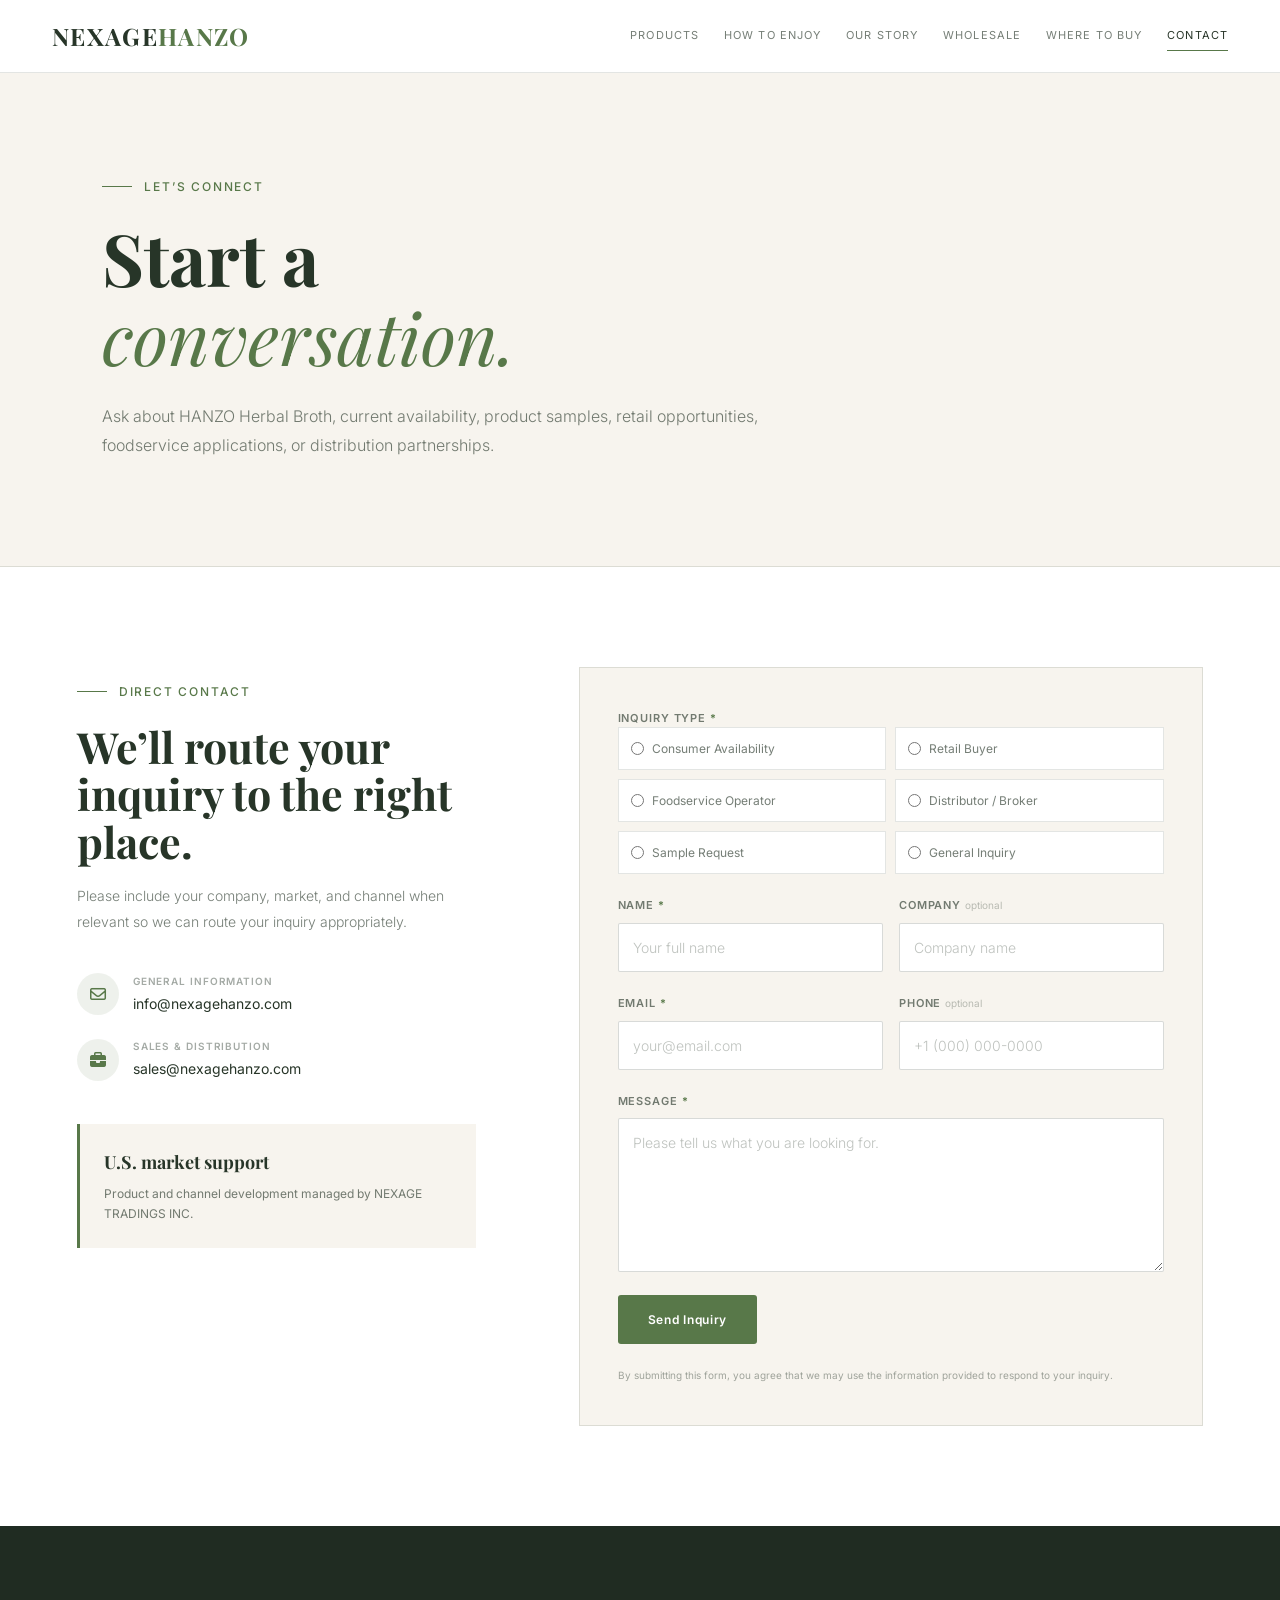
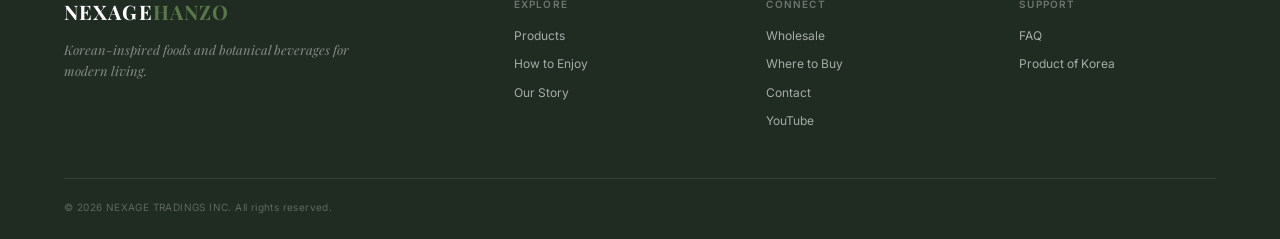
==== commit 69ae2f04: "Add YouTube channel link to contact footer" ====
--- a/contact.html
+++ b/contact.html
@@ -4,6 +4,7 @@
   <meta charset="UTF-8" />
   <meta name="viewport" content="width=device-width, initial-scale=1.0" />
   <meta name="description" content="Contact NEXAGEHANZO about HANZO Herbal Broth product information, availability, samples, retail, foodservice, or distribution." />
+  <link rel="canonical" href="https://nexagehanzo.com/contact">
   <title>Contact | NEXAGEHANZO</title>
   <link rel="preconnect" href="https://fonts.googleapis.com">
   <link rel="preconnect" href="https://fonts.gstatic.com" crossorigin>
@@ -17,12 +18,12 @@
     <div class="header-inner">
       <a href="index.html" class="logo" aria-label="NEXAGEHANZO home">NEXAGE<span>HANZO</span></a>
       <nav class="nav-links" aria-label="Main navigation">
-        <a href="index.html#products">Products</a><a href="index.html#enjoy">How to Enjoy</a><a href="story.html">Our Story</a><a href="index.html#wholesale">Wholesale</a><a href="where-to-buy.html">Where to Buy</a><a href="contact.html" class="nav-active">Contact</a>
+        <a href="product.html">Products</a><a href="index.html#enjoy">How to Enjoy</a><a href="story.html">Our Story</a><a href="index.html#wholesale">Wholesale</a><a href="where-to-buy.html">Where to Buy</a><a href="contact.html" class="nav-active">Contact</a>
       </nav>
       <button class="hamburger" id="hamburger" aria-label="Open menu"><span></span><span></span><span></span></button>
     </div>
     <div class="mobile-menu" id="mobileMenu">
-      <a href="index.html#products">Products</a><a href="index.html#enjoy">How to Enjoy</a><a href="story.html">Our Story</a><a href="index.html#wholesale">Wholesale</a><a href="where-to-buy.html">Where to Buy</a><a href="contact.html">Contact</a>
+      <a href="product.html">Products</a><a href="index.html#enjoy">How to Enjoy</a><a href="story.html">Our Story</a><a href="index.html#wholesale">Wholesale</a><a href="where-to-buy.html">Where to Buy</a><a href="contact.html">Contact</a>
     </div>
   </header>
   <div class="header-spacer"></div>
@@ -93,8 +94,8 @@
   <footer class="site-footer">
     <div class="footer-inner">
       <div class="footer-brand"><a href="index.html" class="footer-logo">NEXAGE<span>HANZO</span></a><p>Korean-inspired foods and botanical beverages for modern living.</p></div>
-      <div class="footer-nav-group"><p class="footer-title">Explore</p><a href="index.html#products">Products</a><a href="index.html#enjoy">How to Enjoy</a><a href="story.html">Our Story</a></div>
-      <div class="footer-nav-group"><p class="footer-title">Connect</p><a href="index.html#wholesale">Wholesale</a><a href="where-to-buy.html">Where to Buy</a><a href="contact.html">Contact</a></div>
+      <div class="footer-nav-group"><p class="footer-title">Explore</p><a href="product.html">Products</a><a href="index.html#enjoy">How to Enjoy</a><a href="story.html">Our Story</a></div>
+      <div class="footer-nav-group"><p class="footer-title">Connect</p><a href="index.html#wholesale">Wholesale</a><a href="where-to-buy.html">Where to Buy</a><a href="contact.html">Contact</a><a href="https://www.youtube.com/@NEXAGETRADINGS" target="_blank" rel="noopener noreferrer">YouTube</a></div>
       <div class="footer-nav-group"><p class="footer-title">Support</p><a href="FAQ.html">FAQ</a><span>Product of Korea</span></div>
     </div>
     <div class="footer-bottom"><p>© 2026 NEXAGE TRADINGS INC. All rights reserved.</p></div>
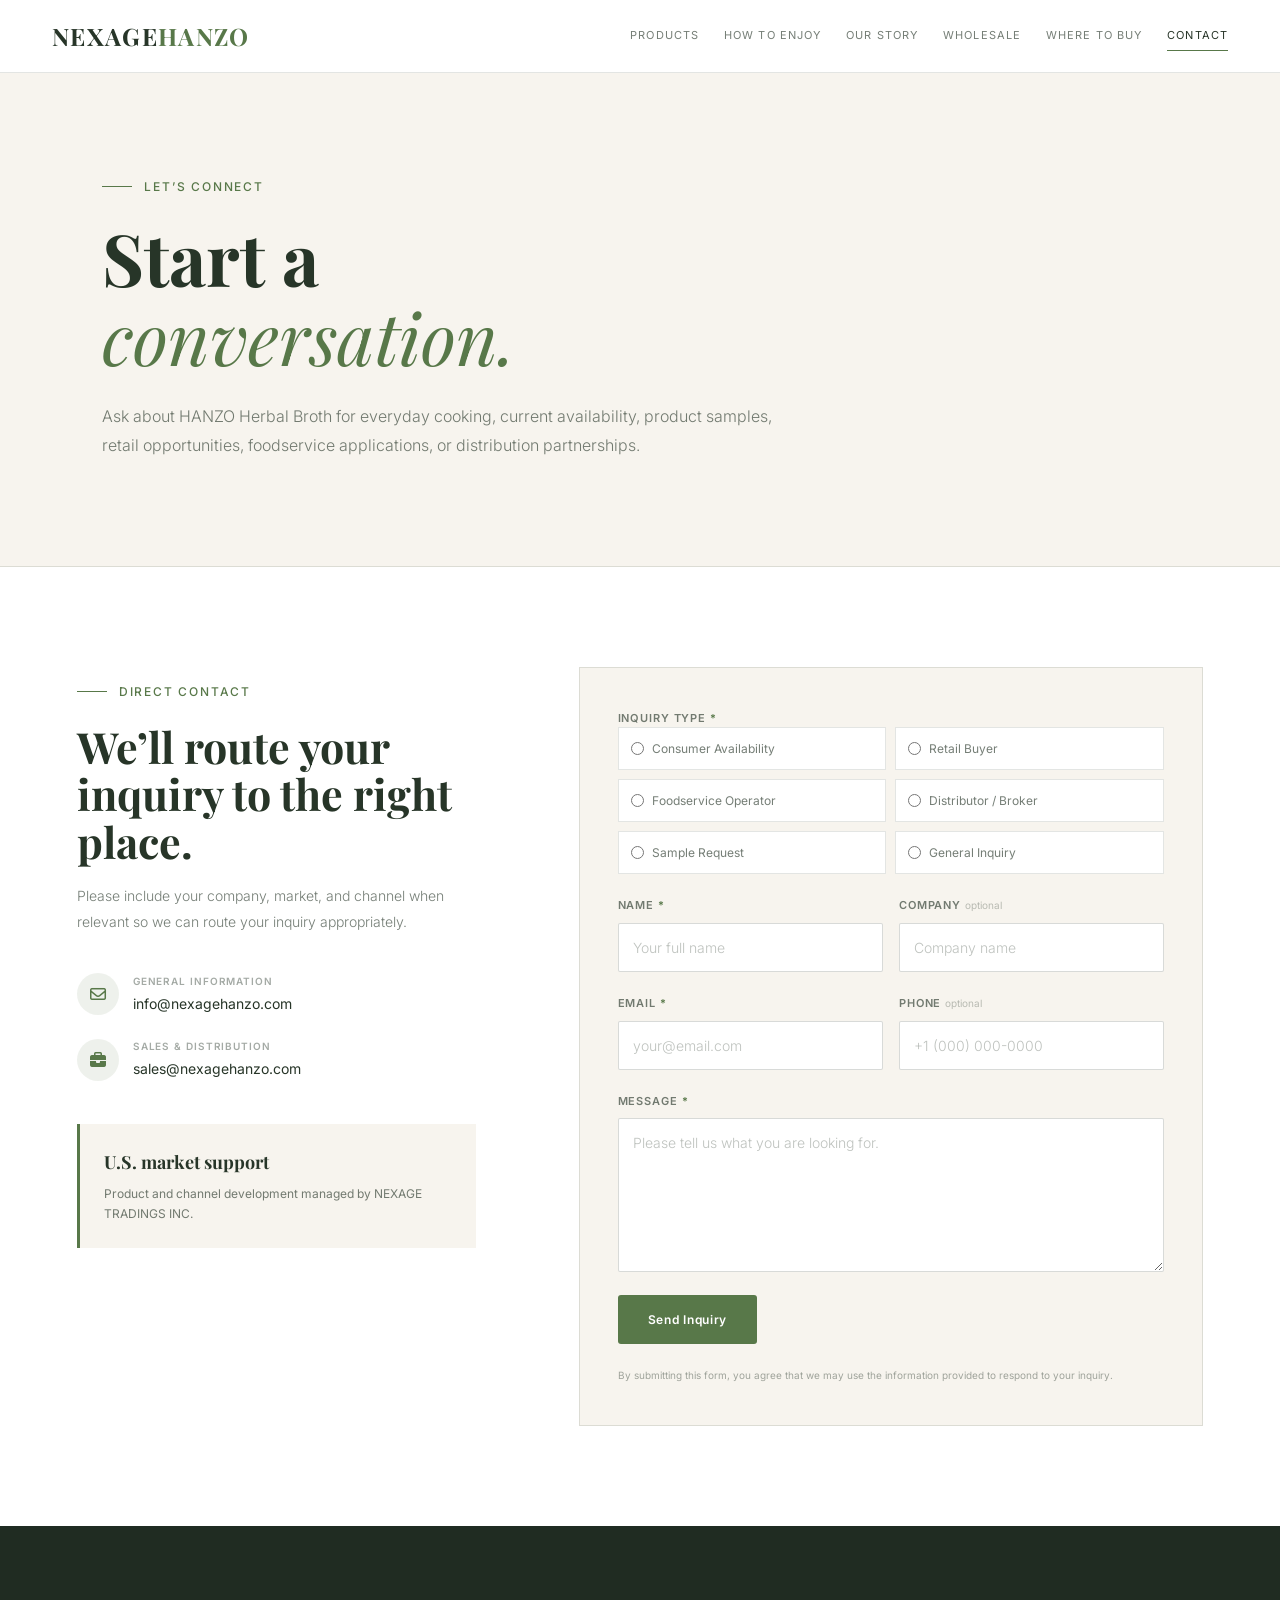
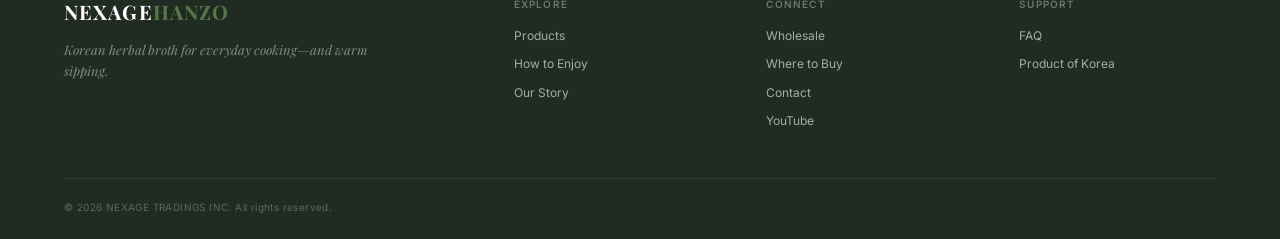
==== commit 983e8989: "Update contact page with cooking-focused content" ====
--- a/contact.html
+++ b/contact.html
@@ -3,7 +3,7 @@
 <head>
   <meta charset="UTF-8" />
   <meta name="viewport" content="width=device-width, initial-scale=1.0" />
-  <meta name="description" content="Contact NEXAGEHANZO about HANZO Herbal Broth product information, availability, samples, retail, foodservice, or distribution." />
+  <meta name="description" content="Contact NEXAGEHANZO about HANZO Herbal Broth for everyday cooking, product availability, samples, retail, foodservice, or distribution." />
   <link rel="canonical" href="https://nexagehanzo.com/contact">
   <title>Contact | NEXAGEHANZO</title>
   <link rel="preconnect" href="https://fonts.googleapis.com">
@@ -33,7 +33,7 @@
       <div class="contact-hero-inner">
         <p class="eyebrow"><span></span>Let’s connect</p>
         <h1>Start a<br><em>conversation.</em></h1>
-        <p>Ask about HANZO Herbal Broth, current availability, product samples, retail opportunities, foodservice applications, or distribution partnerships.</p>
+        <p>Ask about HANZO Herbal Broth for everyday cooking, current availability, product samples, retail opportunities, foodservice applications, or distribution partnerships.</p>
       </div>
     </section>
 
@@ -93,7 +93,7 @@
 
   <footer class="site-footer">
     <div class="footer-inner">
-      <div class="footer-brand"><a href="index.html" class="footer-logo">NEXAGE<span>HANZO</span></a><p>Korean-inspired foods and botanical beverages for modern living.</p></div>
+      <div class="footer-brand"><a href="index.html" class="footer-logo">NEXAGE<span>HANZO</span></a><p>Korean herbal broth for everyday cooking&mdash;and warm sipping.</p></div>
       <div class="footer-nav-group"><p class="footer-title">Explore</p><a href="product.html">Products</a><a href="index.html#enjoy">How to Enjoy</a><a href="story.html">Our Story</a></div>
       <div class="footer-nav-group"><p class="footer-title">Connect</p><a href="index.html#wholesale">Wholesale</a><a href="where-to-buy.html">Where to Buy</a><a href="contact.html">Contact</a><a href="https://www.youtube.com/@NEXAGETRADINGS" target="_blank" rel="noopener noreferrer">YouTube</a></div>
       <div class="footer-nav-group"><p class="footer-title">Support</p><a href="FAQ.html">FAQ</a><span>Product of Korea</span></div>
